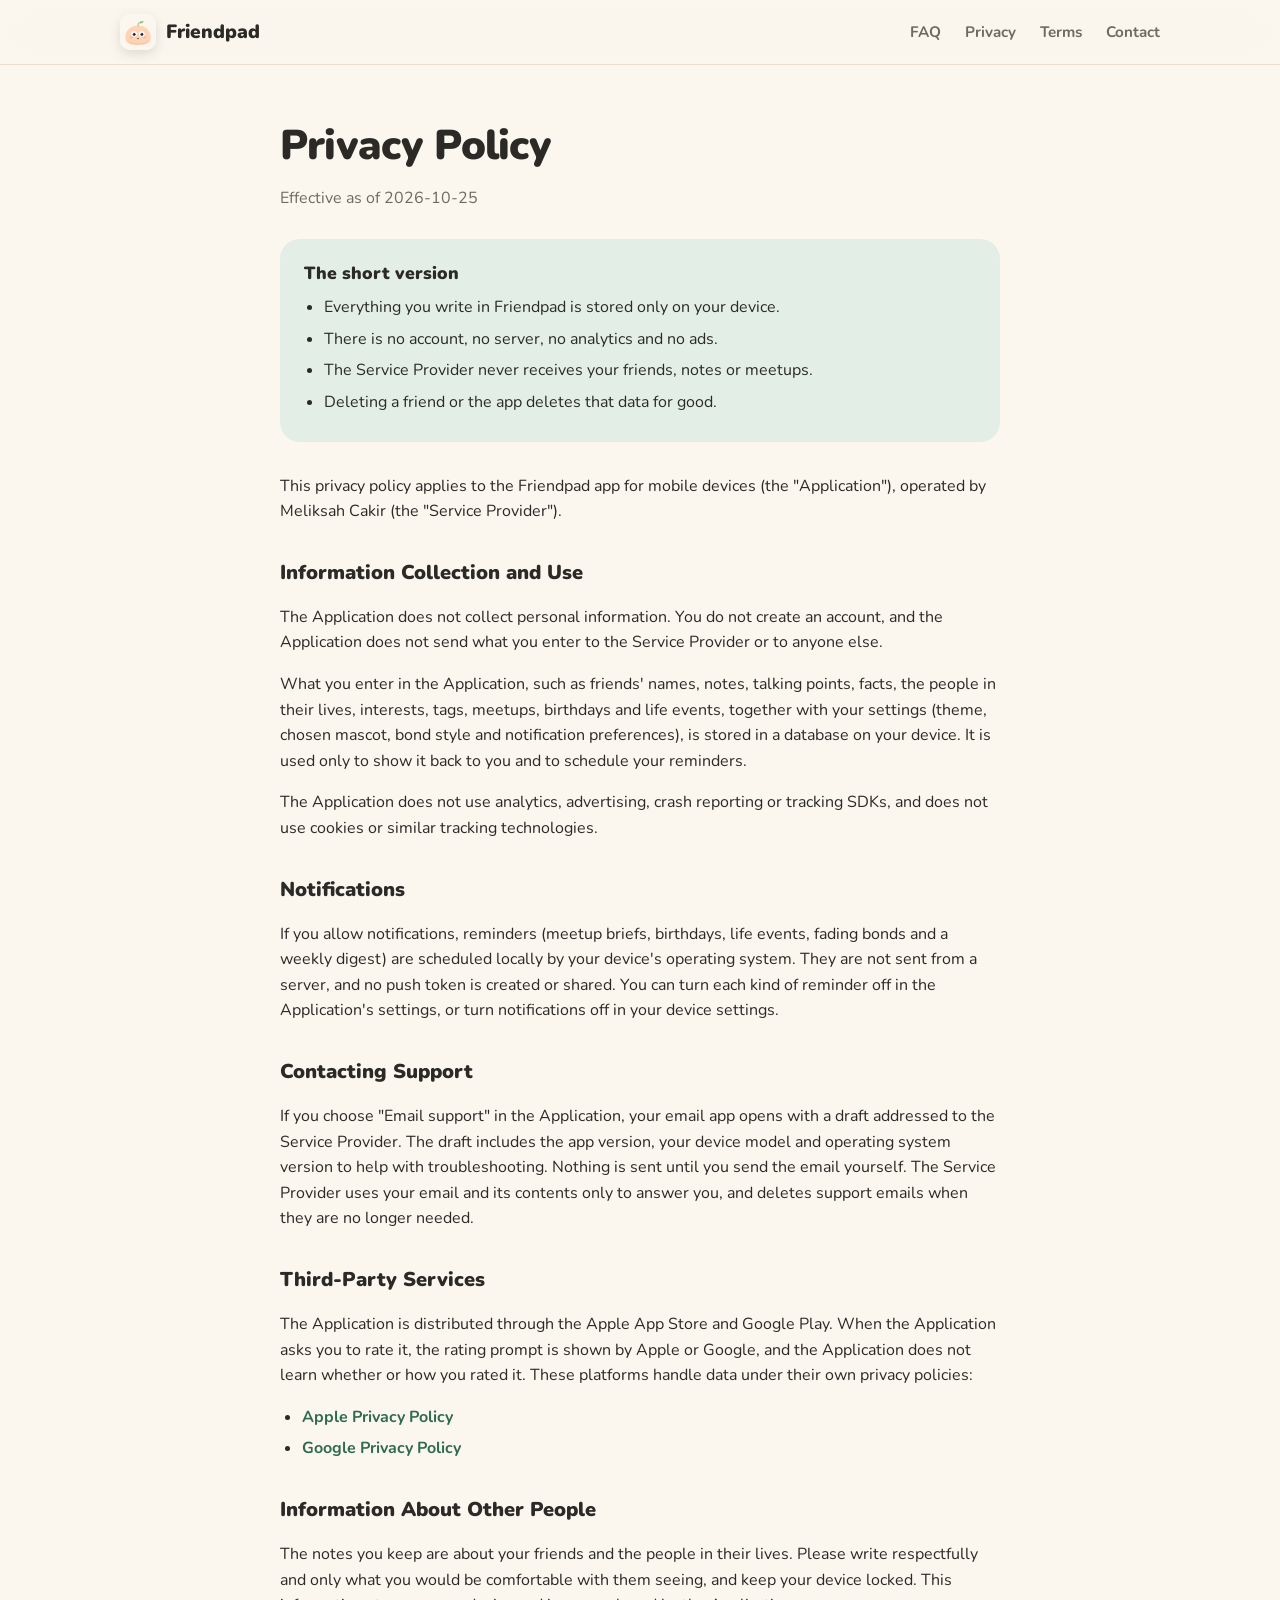
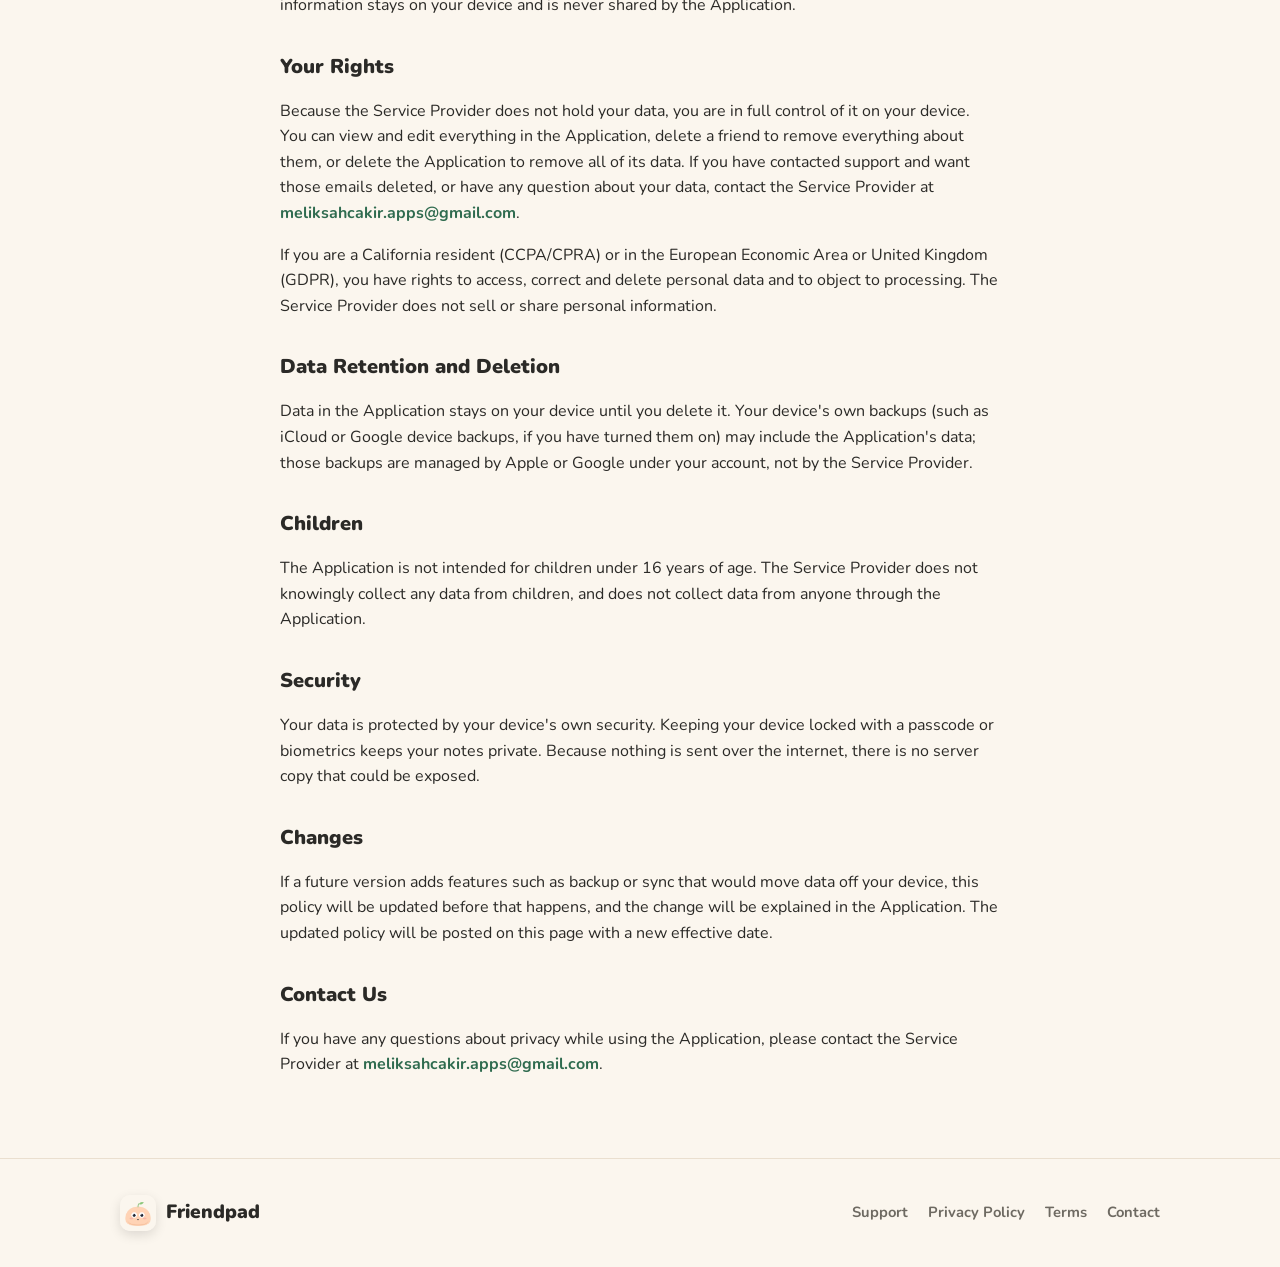
==== privacy_policy.html @ 3c042c71 "Add Friendpad support site with privacy policy, terms and screenshots Co-Authored-By: Claude Opus 5." ====
<!doctype html>
<html lang="en">
<head>
  <meta charset="utf-8" />
  <meta name="viewport" content="width=device-width, initial-scale=1" />
  <title>Privacy Policy · Friendpad</title>
  <meta name="description" content="Privacy Policy for the Friendpad app." />
  <link rel="icon" type="image/png" href="img/favicon.png" />
  <link rel="preconnect" href="https://fonts.googleapis.com" />
  <link rel="preconnect" href="https://fonts.gstatic.com" crossorigin />
  <link href="https://fonts.googleapis.com/css2?family=Nunito:wght@400;600;700;800;900&display=swap" rel="stylesheet" />
  <link rel="stylesheet" href="style.css" />
</head>
<body>
  <header class="topbar">
    <div class="wrap topbar-inner">
      <a class="brand" href="./"><img class="logo" src="img/app_icon.png" alt="" /> Friendpad</a>
      <nav class="topnav">
        <a href="./#faq">FAQ</a>
        <a href="privacy_policy.html">Privacy</a>
        <a href="terms.html">Terms</a>
        <a href="./#contact">Contact</a>
      </nav>
    </div>
  </header>
  <main class="legal">
    <h1>Privacy Policy</h1>
    <p class="effective">Effective as of 2026-10-25</p>

    <div class="summary">
      <h2>The short version</h2>
      <ul>
        <li>Everything you write in Friendpad is stored only on your device.</li>
        <li>There is no account, no server, no analytics and no ads.</li>
        <li>The Service Provider never receives your friends, notes or meetups.</li>
        <li>Deleting a friend or the app deletes that data for good.</li>
      </ul>
    </div>

    <p>This privacy policy applies to the Friendpad app for mobile devices (the "Application"), operated by Meliksah Cakir (the "Service Provider").</p>

    <h2>Information Collection and Use</h2>
    <p>The Application does not collect personal information. You do not create an account, and the Application does not send what you enter to the Service Provider or to anyone else.</p>
    <p>What you enter in the Application, such as friends' names, notes, talking points, facts, the people in their lives, interests, tags, meetups, birthdays and life events, together with your settings (theme, chosen mascot, bond style and notification preferences), is stored in a database on your device. It is used only to show it back to you and to schedule your reminders.</p>
    <p>The Application does not use analytics, advertising, crash reporting or tracking SDKs, and does not use cookies or similar tracking technologies.</p>

    <h2>Notifications</h2>
    <p>If you allow notifications, reminders (meetup briefs, birthdays, life events, fading bonds and a weekly digest) are scheduled locally by your device's operating system. They are not sent from a server, and no push token is created or shared. You can turn each kind of reminder off in the Application's settings, or turn notifications off in your device settings.</p>

    <h2>Contacting Support</h2>
    <p>If you choose "Email support" in the Application, your email app opens with a draft addressed to the Service Provider. The draft includes the app version, your device model and operating system version to help with troubleshooting. Nothing is sent until you send the email yourself. The Service Provider uses your email and its contents only to answer you, and deletes support emails when they are no longer needed.</p>

    <h2>Third-Party Services</h2>
    <p>The Application is distributed through the Apple App Store and Google Play. When the Application asks you to rate it, the rating prompt is shown by Apple or Google, and the Application does not learn whether or how you rated it. These platforms handle data under their own privacy policies:</p>
    <ul>
      <li><a href="https://www.apple.com/legal/privacy/" target="_blank" rel="noopener noreferrer">Apple Privacy Policy</a></li>
      <li><a href="https://policies.google.com/privacy" target="_blank" rel="noopener noreferrer">Google Privacy Policy</a></li>
    </ul>

    <h2>Information About Other People</h2>
    <p>The notes you keep are about your friends and the people in their lives. Please write respectfully and only what you would be comfortable with them seeing, and keep your device locked. This information stays on your device and is never shared by the Application.</p>

    <h2>Your Rights</h2>
    <p>Because the Service Provider does not hold your data, you are in full control of it on your device. You can view and edit everything in the Application, delete a friend to remove everything about them, or delete the Application to remove all of its data. If you have contacted support and want those emails deleted, or have any question about your data, contact the Service Provider at <a href="mailto:meliksahcakir.apps@gmail.com">meliksahcakir.apps@gmail.com</a>.</p>
    <p>If you are a California resident (CCPA/CPRA) or in the European Economic Area or United Kingdom (GDPR), you have rights to access, correct and delete personal data and to object to processing. The Service Provider does not sell or share personal information.</p>

    <h2>Data Retention and Deletion</h2>
    <p>Data in the Application stays on your device until you delete it. Your device's own backups (such as iCloud or Google device backups, if you have turned them on) may include the Application's data; those backups are managed by Apple or Google under your account, not by the Service Provider.</p>

    <h2>Children</h2>
    <p>The Application is not intended for children under 16 years of age. The Service Provider does not knowingly collect any data from children, and does not collect data from anyone through the Application.</p>

    <h2>Security</h2>
    <p>Your data is protected by your device's own security. Keeping your device locked with a passcode or biometrics keeps your notes private. Because nothing is sent over the internet, there is no server copy that could be exposed.</p>

    <h2>Changes</h2>
    <p>If a future version adds features such as backup or sync that would move data off your device, this policy will be updated before that happens, and the change will be explained in the Application. The updated policy will be posted on this page with a new effective date.</p>

    <h2>Contact Us</h2>
    <p>If you have any questions about privacy while using the Application, please contact the Service Provider at <a href="mailto:meliksahcakir.apps@gmail.com">meliksahcakir.apps@gmail.com</a>.</p>
  </main>
  <footer>
    <div class="wrap footer-inner">
      <a class="brand" href="./"><img class="logo" src="img/app_icon.png" alt="" /> Friendpad</a>
      <nav class="footer-links">
        <a href="./">Support</a>
        <a href="privacy_policy.html">Privacy Policy</a>
        <a href="terms.html">Terms</a>
        <a href="mailto:meliksahcakir.apps@gmail.com">Contact</a>
      </nav>
    </div>
  </footer>
</body>
</html>
---- style.css ----
:root {
  --green:      #2F6B4F;
  --green-2:    #3E8564;
  --green-soft: #E3EFE6;
  --coral:      #E8735A;
  --coral-soft: #FBE3DC;
  --butter:     #FBF0CF;
  --cream:      #FBF6EE;
  --bg:         #FBF6EE;
  --surface:    #FFFFFF;
  --surface-2:  #F4EDE2;
  --border:     #EADFCF;
  --text:       #2B2A27;
  --muted:      #6E6A62;
  --on-green:   #FFFFFF;
  --shadow:     0 18px 50px rgba(47, 107, 79, .14);
  --radius:     20px;
  --maxw:       1080px;
}

@media (prefers-color-scheme: dark) {
  :root:not([data-theme="light"]) {
    --green:      #7CC59D;
    --green-2:    #96D4B1;
    --green-soft: #26342E;
    --coral:      #F08A72;
    --coral-soft: #3A2B2A;
    --butter:     #3A3424;
    --bg:         #1C222B;
    --surface:    #252C37;
    --surface-2:  #2D3542;
    --border:     #36404E;
    --text:       #EEF0F3;
    --muted:      #A6AEBA;
    --on-green:   #14231B;
    --shadow:     0 18px 50px rgba(0, 0, 0, .45);
  }
}

* { box-sizing: border-box; }
html { scroll-behavior: smooth; }

body {
  margin: 0;
  background: var(--bg);
  color: var(--text);
  font-family: 'Nunito', -apple-system, BlinkMacSystemFont, 'Segoe UI', Roboto, sans-serif;
  -webkit-font-smoothing: antialiased;
  line-height: 1.6;
}

a { color: var(--green); font-weight: 700; text-decoration: none; }
a:hover { text-decoration: underline; }
img { max-width: 100%; }

.wrap { max-width: var(--maxw); margin: 0 auto; padding: 0 20px; }

/* Top bar */
header.topbar {
  position: sticky; top: 0; z-index: 20;
  background: color-mix(in srgb, var(--bg) 85%, transparent);
  backdrop-filter: saturate(140%) blur(12px);
  -webkit-backdrop-filter: saturate(140%) blur(12px);
  border-bottom: 1px solid var(--border);
}
.topbar-inner { display: flex; align-items: center; justify-content: space-between; height: 64px; }
.brand { display: flex; align-items: center; gap: 10px; font-weight: 900; font-size: 1.2rem; color: var(--text); }
.brand:hover { text-decoration: none; }
.logo { width: 36px; height: 36px; border-radius: 10px; display: block; box-shadow: 0 4px 12px rgba(0,0,0,.12); }
.topnav { display: flex; gap: 24px; }
.topnav a { color: var(--muted); font-weight: 700; font-size: .95rem; }
.topnav a:hover { color: var(--text); text-decoration: none; }
@media (max-width: 720px) { .topnav { display: none; } }

/* Hero */
.hero { padding: 64px 0 40px; }
.hero-grid { display: grid; grid-template-columns: 1.1fr .9fr; gap: 40px; align-items: center; }
.kicker {
  display: inline-flex; align-items: center; gap: 8px;
  color: var(--green); background: var(--green-soft);
  font-weight: 800; font-size: .8rem; letter-spacing: .08em; text-transform: uppercase;
  padding: 6px 14px; border-radius: 999px; margin-bottom: 18px;
}
.hero h1 { font-size: clamp(2.2rem, 5.5vw, 3.5rem); line-height: 1.08; margin: 0 0 16px; font-weight: 900; letter-spacing: -.02em; }
.hero h1 em { font-style: normal; color: var(--coral); }
.hero .lead { color: var(--muted); font-size: 1.15rem; margin: 0 0 28px; max-width: 540px; }
.hero-art { position: relative; display: flex; justify-content: center; }
.hero-art .phone { width: 100%; max-width: 290px; border-radius: 36px; box-shadow: var(--shadow); border: 1px solid var(--border); }
.hero-art .mochi { position: absolute; width: 120px; left: calc(50% - 250px); top: 40px; filter: drop-shadow(0 10px 18px rgba(0,0,0,.15)); }
@media (max-width: 820px) {
  .hero { padding-top: 40px; }
  .hero-grid { grid-template-columns: 1fr; text-align: center; }
  .hero .lead { margin-left: auto; margin-right: auto; }
  .cta-row { justify-content: center; }
  .hero-art .mochi { display: none; }
}

.cta-row { display: flex; gap: 12px; flex-wrap: wrap; }
.btn {
  display: inline-flex; align-items: center; gap: 8px;
  padding: 14px 24px; border-radius: 999px; font-weight: 800; font-size: 1rem;
  border: 1px solid transparent; transition: transform .12s ease;
}
.btn:hover { text-decoration: none; transform: translateY(-2px); }
.btn-primary { background: var(--green); color: var(--on-green); }
.btn-ghost { background: var(--surface); color: var(--text); border-color: var(--border); }

/* Sections */
section { padding: 56px 0; }
.section-head { text-align: center; margin-bottom: 36px; }
.section-head h2 { font-size: clamp(1.7rem, 4vw, 2.3rem); font-weight: 900; letter-spacing: -.02em; margin: 0 0 8px; }
.section-head p { color: var(--muted); margin: 0 auto; max-width: 560px; font-size: 1.05rem; }
.band { background: var(--surface-2); border-top: 1px solid var(--border); border-bottom: 1px solid var(--border); }

/* Feature rows */
.feature { display: grid; grid-template-columns: 1fr 1fr; gap: 48px; align-items: center; padding: 36px 0; }
.feature + .feature { border-top: 1px dashed var(--border); }
.feature.reverse .shot { order: 2; }
.pill {
  display: inline-block; border-radius: 999px; padding: 4px 12px;
  font-size: .8rem; font-weight: 800; margin-bottom: 10px;
  background: var(--green-soft); color: var(--green);
}
.pill.coral { background: var(--coral-soft); color: var(--coral); }
.pill.butter { background: var(--butter); color: #9A7A1E; }
@media (prefers-color-scheme: dark) { :root:not([data-theme="light"]) .pill.butter { color: #E8C96A; } }
.feature h3 { font-size: 1.6rem; font-weight: 900; margin: 0 0 10px; letter-spacing: -.01em; }
.feature p { color: var(--muted); margin: 0 0 16px; }
.feature ul { margin: 0; padding: 0; list-style: none; }
.feature li { position: relative; padding-left: 26px; margin-bottom: 8px; }
.feature li::before {
  content: ""; position: absolute; left: 0; top: 9px; width: 10px; height: 10px;
  border-radius: 50%; background: var(--coral);
}
.shot { display: flex; justify-content: center; }
.shot img { width: 100%; max-width: 280px; border-radius: 34px; border: 1px solid var(--border); box-shadow: var(--shadow); }
@media (max-width: 820px) {
  .feature { grid-template-columns: 1fr; gap: 24px; }
  .feature.reverse .shot { order: 0; }
  .shot img { max-width: 250px; }
}

/* Bond stages */
.stages { display: flex; justify-content: center; gap: 14px; flex-wrap: wrap; margin-top: 8px; }
.stage { background: var(--surface); border: 1px solid var(--border); border-radius: 18px; padding: 12px 10px 10px; width: 112px; text-align: center; }
.stage img { width: 76px; height: 76px; display: block; margin: 0 auto 6px; }
.stage span { font-size: .85rem; font-weight: 800; color: var(--muted); }

/* Mascots */
.mascots { display: grid; grid-template-columns: repeat(5, 1fr); gap: 14px; max-width: 760px; margin: 0 auto; }
.mascot { background: var(--surface); border: 1px solid var(--border); border-radius: 20px; padding: 16px 8px 12px; text-align: center; }
.mascot img { width: 80px; height: 80px; display: block; margin: 0 auto 8px; }
.mascot strong { display: block; }
.mascot span { font-size: .82rem; color: var(--muted); }
@media (max-width: 640px) { .mascots { grid-template-columns: repeat(3, 1fr); } }

/* Gallery */
.gallery { display: flex; gap: 18px; overflow-x: auto; padding: 8px 4px 24px; scroll-snap-type: x mandatory; }
.gallery figure { margin: 0; flex: none; width: 220px; scroll-snap-align: center; text-align: center; }
.gallery img { width: 100%; border-radius: 28px; border: 1px solid var(--border); box-shadow: 0 10px 30px rgba(0,0,0,.10); }
.gallery figcaption { font-size: .9rem; color: var(--muted); font-weight: 700; margin-top: 8px; }

/* FAQ */
.faq { max-width: 820px; margin: 0 auto; }
details { background: var(--surface); border: 1px solid var(--border); border-radius: 16px; margin-bottom: 12px; padding: 0 20px; }
details[open] { border-color: var(--green); }
summary {
  list-style: none; cursor: pointer; padding: 18px 0; font-weight: 800; font-size: 1.05rem;
  display: flex; align-items: center; justify-content: space-between; gap: 16px;
}
summary::-webkit-details-marker { display: none; }
summary .chev { color: var(--coral); font-size: 1.5rem; line-height: 1; transition: transform .2s ease; flex: none; }
details[open] summary .chev { transform: rotate(45deg); }
details .answer { padding: 0 0 18px; color: var(--muted); }
details .answer p { margin: 0 0 10px; }
details .answer p:last-child { margin-bottom: 0; }

/* Cards */
.cards { display: grid; grid-template-columns: repeat(3, 1fr); gap: 18px; }
@media (max-width: 760px) { .cards { grid-template-columns: 1fr; } }
.card { background: var(--surface); border: 1px solid var(--border); border-radius: var(--radius); padding: 26px; }
.card .ico { font-size: 1.8rem; margin-bottom: 8px; }
.card h3 { margin: 0 0 6px; font-size: 1.15rem; font-weight: 900; }
.card p { color: var(--muted); margin: 0; font-size: .97rem; }

/* Contact */
.contact {
  background: var(--green); color: var(--on-green);
  border-radius: 28px; padding: 44px 28px; text-align: center; position: relative; overflow: hidden;
}
.contact h2 { margin: 0 0 8px; font-size: clamp(1.6rem, 4vw, 2.2rem); font-weight: 900; }
.contact p { margin: 0 auto 18px; max-width: 520px; opacity: .9; }
.contact .email {
  display: inline-block; background: var(--cream); color: #2F6B4F;
  padding: 14px 26px; border-radius: 999px; font-size: 1.1rem; font-weight: 900; word-break: break-all;
}
.contact .note { font-size: .92rem; margin-top: 14px; opacity: .85; }
.contact img { width: 84px; display: block; margin: 0 auto 10px; }

/* Footer */
footer { border-top: 1px solid var(--border); padding: 36px 0; margin-top: 40px; color: var(--muted); font-size: .92rem; }
.footer-inner { display: flex; align-items: center; justify-content: space-between; gap: 20px; flex-wrap: wrap; }
.footer-links { display: flex; gap: 20px; flex-wrap: wrap; }
.footer-links a { color: var(--muted); }
.footer-links a:hover { color: var(--text); }

/* Legal pages */
.legal { max-width: 760px; margin: 0 auto; padding: 48px 20px 24px; }
.legal h1 { font-size: clamp(2rem, 5vw, 2.6rem); font-weight: 900; margin: 0 0 6px; letter-spacing: -.02em; }
.legal .effective { color: var(--muted); margin: 0 0 28px; }
.legal .summary { background: var(--green-soft); border-radius: var(--radius); padding: 20px 24px; margin-bottom: 32px; }
.legal .summary h2 { margin-top: 0; font-size: 1.1rem; }
.legal .summary ul { margin: 0; padding-left: 20px; }
.legal h2 { font-size: 1.25rem; font-weight: 900; margin: 32px 0 8px; }
.legal p, .legal li { color: var(--text); }
.legal ul { padding-left: 22px; }
.legal li { margin-bottom: 6px; }
picture { display: contents; }
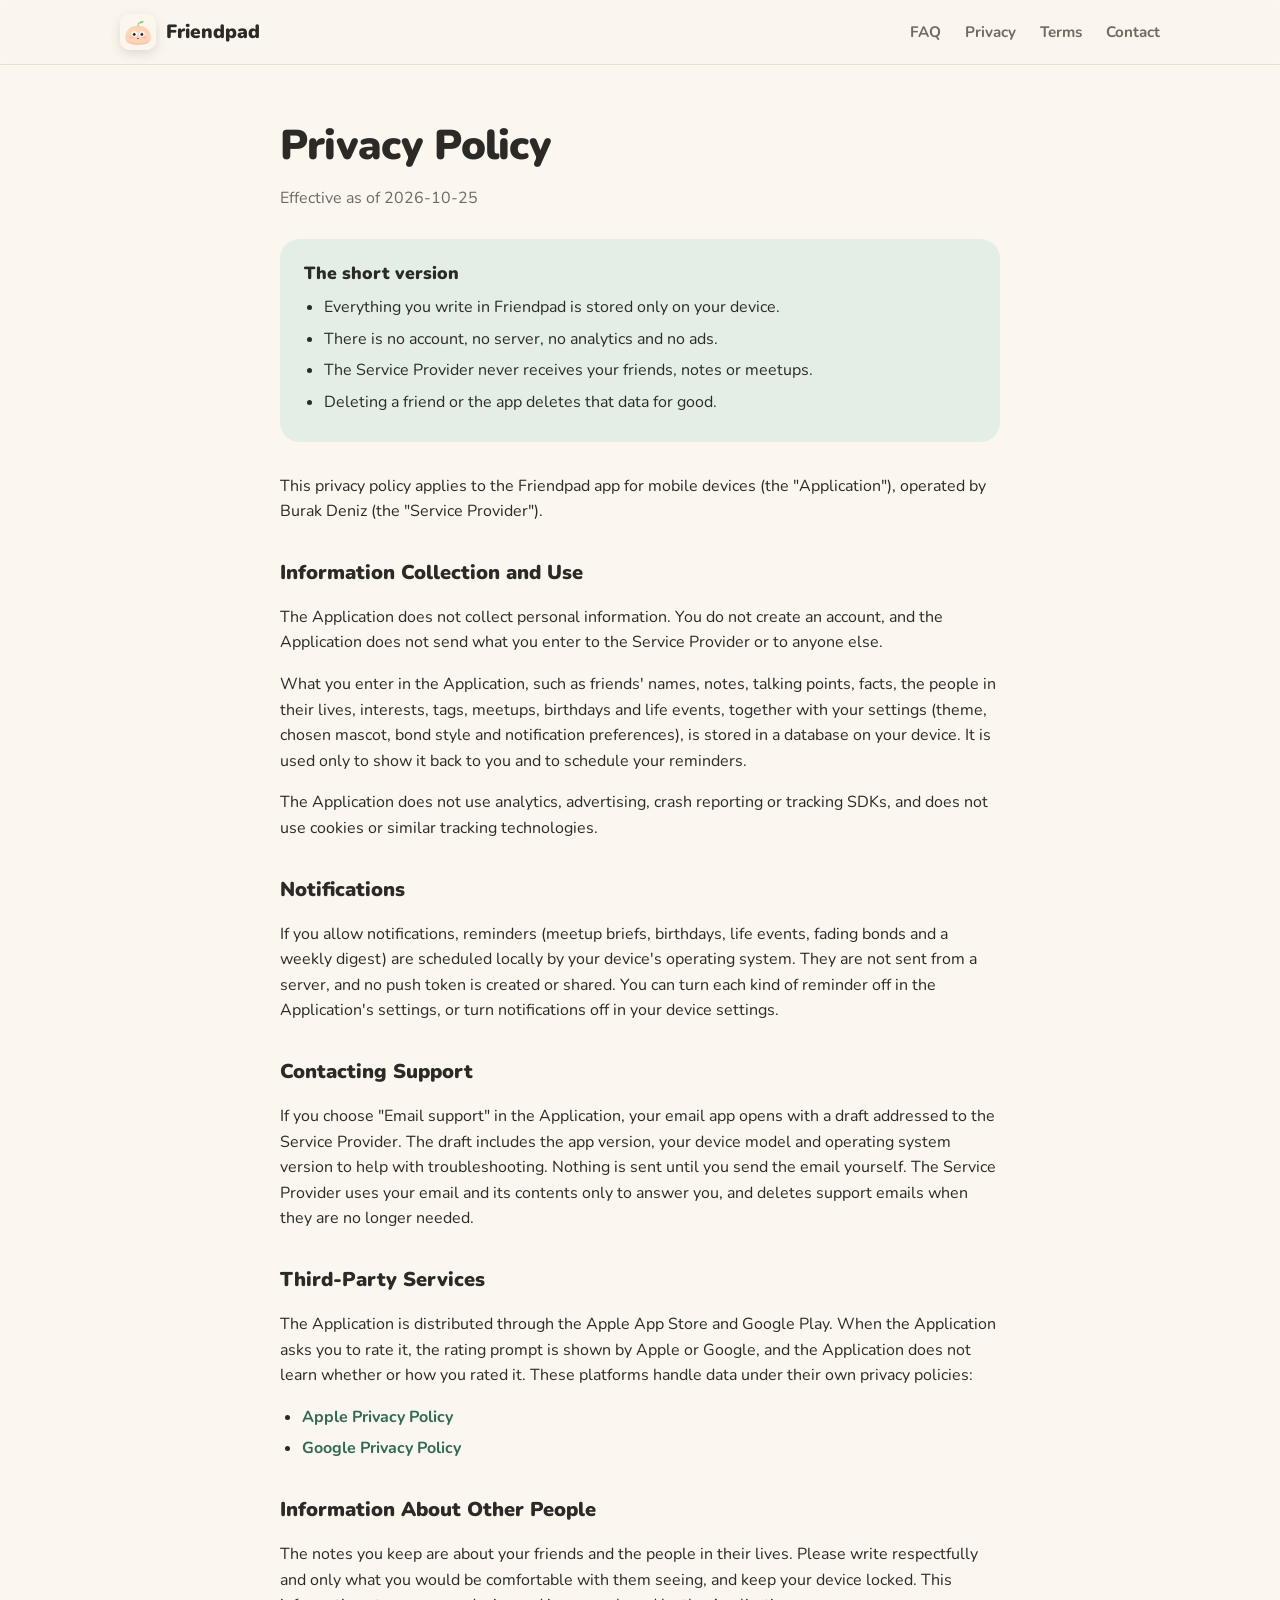
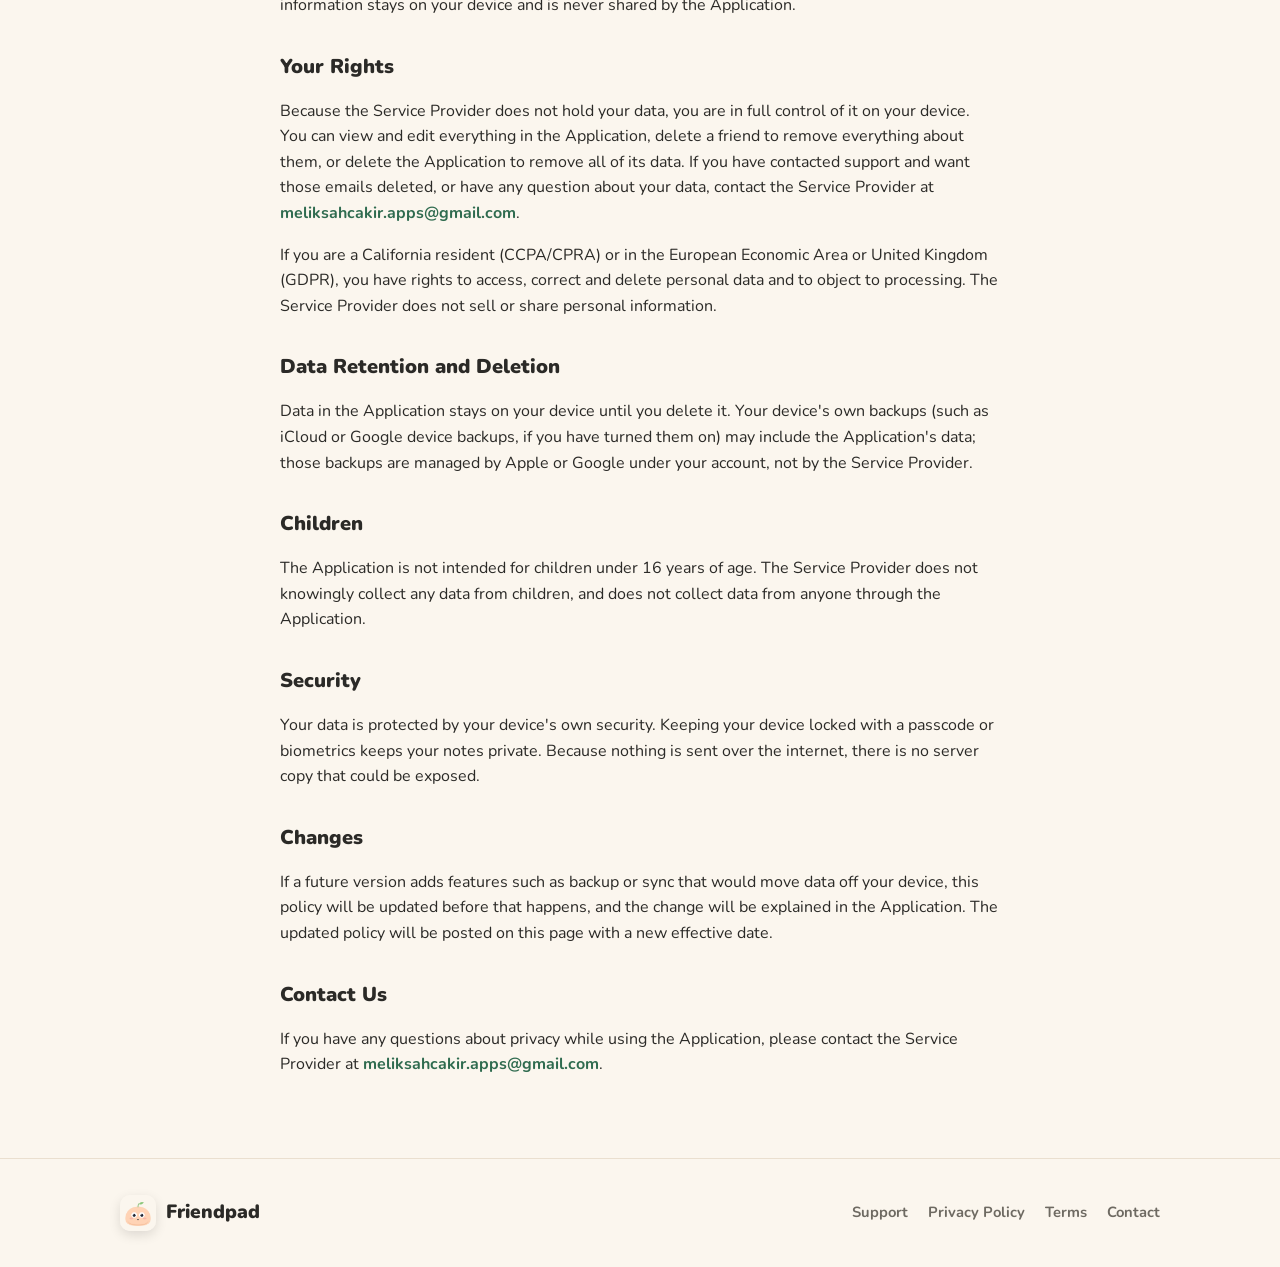
==== commit 0af6d33d: "Name Burak Deniz as the operator in the privacy policy and terms Co-Authored-By: Claude Opus 5.5 (1M" ====
--- a/privacy_policy.html
+++ b/privacy_policy.html
@@ -37,7 +37,7 @@
       </ul>
     </div>
 
-    <p>This privacy policy applies to the Friendpad app for mobile devices (the "Application"), operated by Meliksah Cakir (the "Service Provider").</p>
+    <p>This privacy policy applies to the Friendpad app for mobile devices (the "Application"), operated by Burak Deniz (the "Service Provider").</p>
 
     <h2>Information Collection and Use</h2>
     <p>The Application does not collect personal information. You do not create an account, and the Application does not send what you enter to the Service Provider or to anyone else.</p>
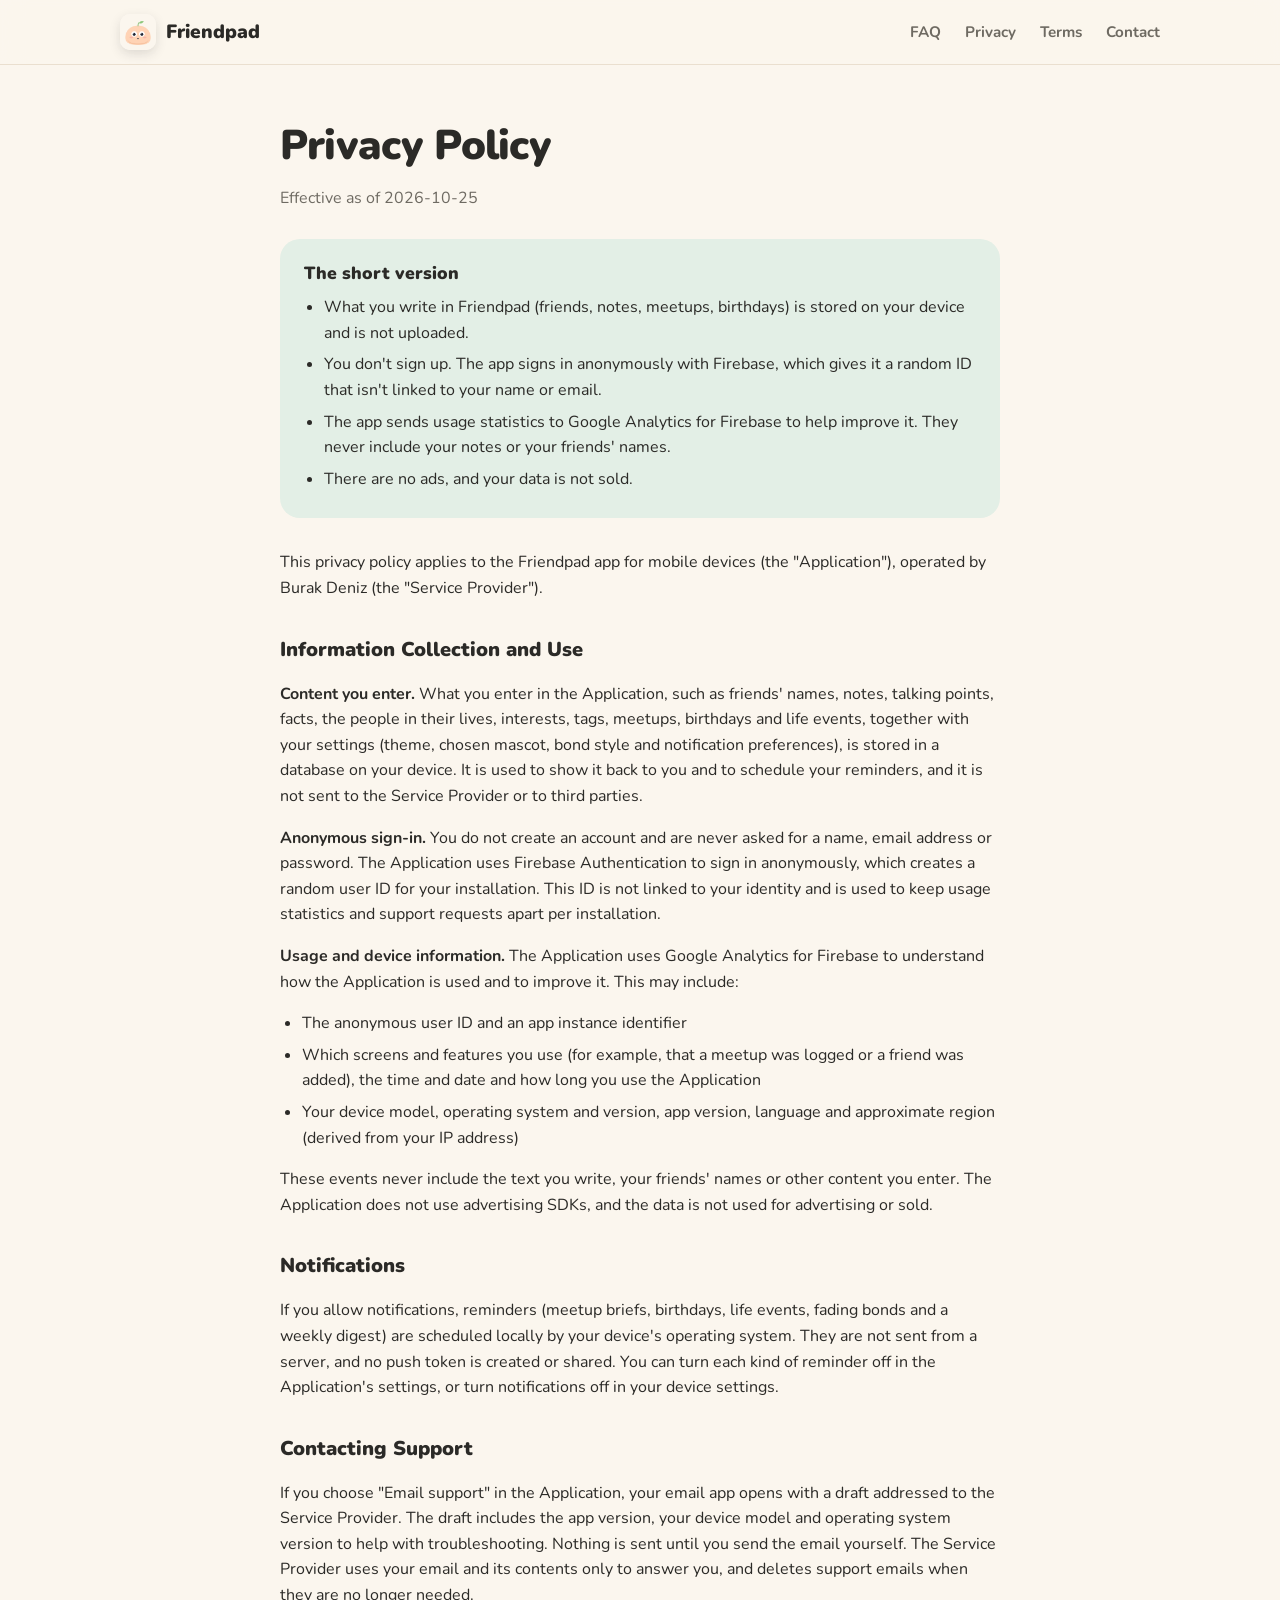
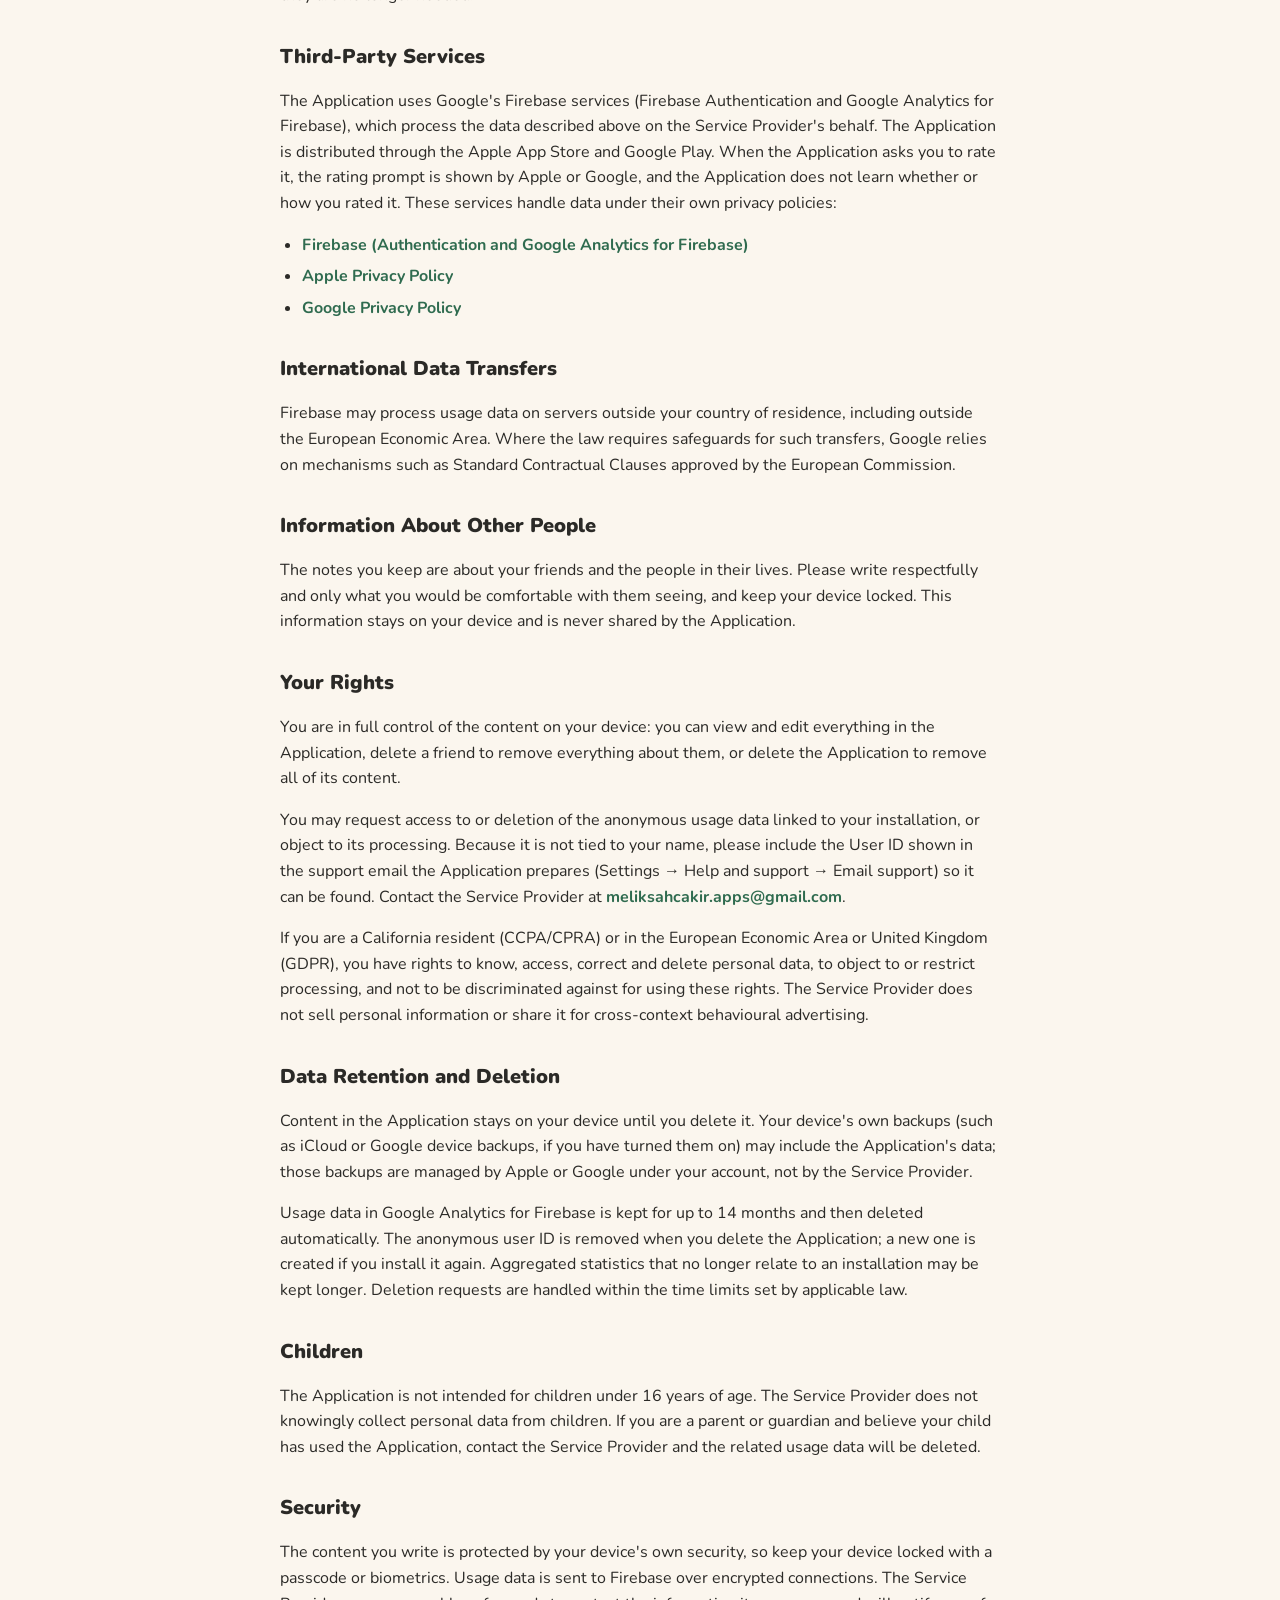
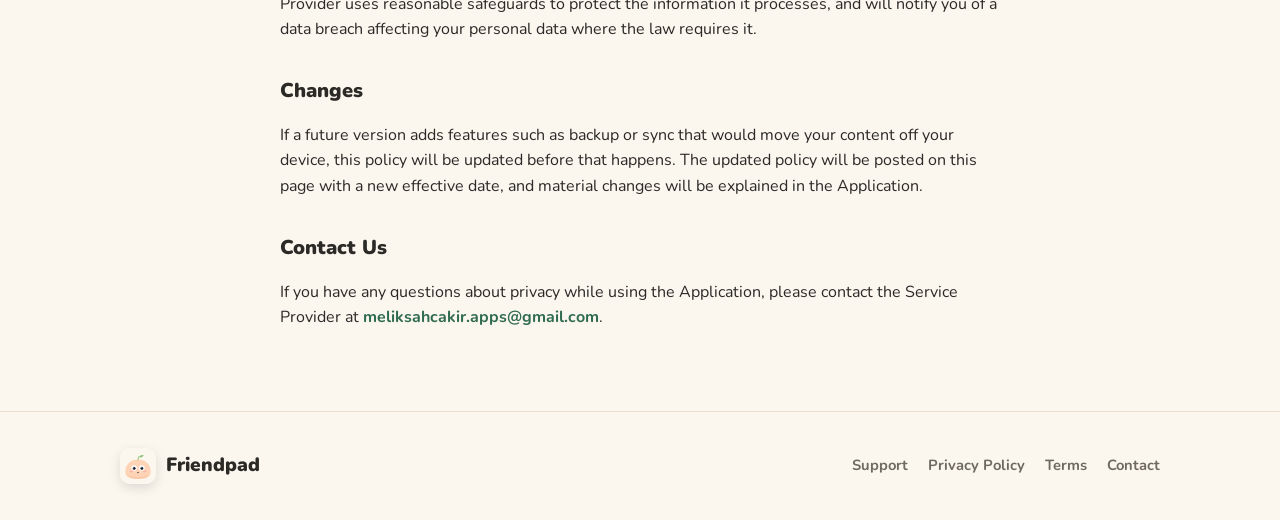
==== commit efa03630: "Describe Firebase anonymous sign-in and analytics on the site and in the policies Co-Authored-By: Cl" ====
--- a/privacy_policy.html
+++ b/privacy_policy.html
@@ -30,19 +30,25 @@
     <div class="summary">
       <h2>The short version</h2>
       <ul>
-        <li>Everything you write in Friendpad is stored only on your device.</li>
-        <li>There is no account, no server, no analytics and no ads.</li>
-        <li>The Service Provider never receives your friends, notes or meetups.</li>
-        <li>Deleting a friend or the app deletes that data for good.</li>
+        <li>What you write in Friendpad (friends, notes, meetups, birthdays) is stored on your device and is not uploaded.</li>
+        <li>You don't sign up. The app signs in anonymously with Firebase, which gives it a random ID that isn't linked to your name or email.</li>
+        <li>The app sends usage statistics to Google Analytics for Firebase to help improve it. They never include your notes or your friends' names.</li>
+        <li>There are no ads, and your data is not sold.</li>
       </ul>
     </div>
 
     <p>This privacy policy applies to the Friendpad app for mobile devices (the "Application"), operated by Burak Deniz (the "Service Provider").</p>
 
     <h2>Information Collection and Use</h2>
-    <p>The Application does not collect personal information. You do not create an account, and the Application does not send what you enter to the Service Provider or to anyone else.</p>
-    <p>What you enter in the Application, such as friends' names, notes, talking points, facts, the people in their lives, interests, tags, meetups, birthdays and life events, together with your settings (theme, chosen mascot, bond style and notification preferences), is stored in a database on your device. It is used only to show it back to you and to schedule your reminders.</p>
-    <p>The Application does not use analytics, advertising, crash reporting or tracking SDKs, and does not use cookies or similar tracking technologies.</p>
+    <p><strong>Content you enter.</strong> What you enter in the Application, such as friends' names, notes, talking points, facts, the people in their lives, interests, tags, meetups, birthdays and life events, together with your settings (theme, chosen mascot, bond style and notification preferences), is stored in a database on your device. It is used to show it back to you and to schedule your reminders, and it is not sent to the Service Provider or to third parties.</p>
+    <p><strong>Anonymous sign-in.</strong> You do not create an account and are never asked for a name, email address or password. The Application uses Firebase Authentication to sign in anonymously, which creates a random user ID for your installation. This ID is not linked to your identity and is used to keep usage statistics and support requests apart per installation.</p>
+    <p><strong>Usage and device information.</strong> The Application uses Google Analytics for Firebase to understand how the Application is used and to improve it. This may include:</p>
+    <ul>
+      <li>The anonymous user ID and an app instance identifier</li>
+      <li>Which screens and features you use (for example, that a meetup was logged or a friend was added), the time and date and how long you use the Application</li>
+      <li>Your device model, operating system and version, app version, language and approximate region (derived from your IP address)</li>
+    </ul>
+    <p>These events never include the text you write, your friends' names or other content you enter. The Application does not use advertising SDKs, and the data is not used for advertising or sold.</p>
 
     <h2>Notifications</h2>
     <p>If you allow notifications, reminders (meetup briefs, birthdays, life events, fading bonds and a weekly digest) are scheduled locally by your device's operating system. They are not sent from a server, and no push token is created or shared. You can turn each kind of reminder off in the Application's settings, or turn notifications off in your device settings.</p>
@@ -51,30 +57,36 @@
     <p>If you choose "Email support" in the Application, your email app opens with a draft addressed to the Service Provider. The draft includes the app version, your device model and operating system version to help with troubleshooting. Nothing is sent until you send the email yourself. The Service Provider uses your email and its contents only to answer you, and deletes support emails when they are no longer needed.</p>
 
     <h2>Third-Party Services</h2>
-    <p>The Application is distributed through the Apple App Store and Google Play. When the Application asks you to rate it, the rating prompt is shown by Apple or Google, and the Application does not learn whether or how you rated it. These platforms handle data under their own privacy policies:</p>
+    <p>The Application uses Google's Firebase services (Firebase Authentication and Google Analytics for Firebase), which process the data described above on the Service Provider's behalf. The Application is distributed through the Apple App Store and Google Play. When the Application asks you to rate it, the rating prompt is shown by Apple or Google, and the Application does not learn whether or how you rated it. These services handle data under their own privacy policies:</p>
     <ul>
+      <li><a href="https://firebase.google.com/support/privacy" target="_blank" rel="noopener noreferrer">Firebase (Authentication and Google Analytics for Firebase)</a></li>
       <li><a href="https://www.apple.com/legal/privacy/" target="_blank" rel="noopener noreferrer">Apple Privacy Policy</a></li>
       <li><a href="https://policies.google.com/privacy" target="_blank" rel="noopener noreferrer">Google Privacy Policy</a></li>
     </ul>
+
+    <h2>International Data Transfers</h2>
+    <p>Firebase may process usage data on servers outside your country of residence, including outside the European Economic Area. Where the law requires safeguards for such transfers, Google relies on mechanisms such as Standard Contractual Clauses approved by the European Commission.</p>
 
     <h2>Information About Other People</h2>
     <p>The notes you keep are about your friends and the people in their lives. Please write respectfully and only what you would be comfortable with them seeing, and keep your device locked. This information stays on your device and is never shared by the Application.</p>
 
     <h2>Your Rights</h2>
-    <p>Because the Service Provider does not hold your data, you are in full control of it on your device. You can view and edit everything in the Application, delete a friend to remove everything about them, or delete the Application to remove all of its data. If you have contacted support and want those emails deleted, or have any question about your data, contact the Service Provider at <a href="mailto:meliksahcakir.apps@gmail.com">meliksahcakir.apps@gmail.com</a>.</p>
-    <p>If you are a California resident (CCPA/CPRA) or in the European Economic Area or United Kingdom (GDPR), you have rights to access, correct and delete personal data and to object to processing. The Service Provider does not sell or share personal information.</p>
+    <p>You are in full control of the content on your device: you can view and edit everything in the Application, delete a friend to remove everything about them, or delete the Application to remove all of its content.</p>
+    <p>You may request access to or deletion of the anonymous usage data linked to your installation, or object to its processing. Because it is not tied to your name, please include the User ID shown in the support email the Application prepares (Settings → Help and support → Email support) so it can be found. Contact the Service Provider at <a href="mailto:meliksahcakir.apps@gmail.com">meliksahcakir.apps@gmail.com</a>.</p>
+    <p>If you are a California resident (CCPA/CPRA) or in the European Economic Area or United Kingdom (GDPR), you have rights to know, access, correct and delete personal data, to object to or restrict processing, and not to be discriminated against for using these rights. The Service Provider does not sell personal information or share it for cross-context behavioural advertising.</p>
 
     <h2>Data Retention and Deletion</h2>
-    <p>Data in the Application stays on your device until you delete it. Your device's own backups (such as iCloud or Google device backups, if you have turned them on) may include the Application's data; those backups are managed by Apple or Google under your account, not by the Service Provider.</p>
+    <p>Content in the Application stays on your device until you delete it. Your device's own backups (such as iCloud or Google device backups, if you have turned them on) may include the Application's data; those backups are managed by Apple or Google under your account, not by the Service Provider.</p>
+    <p>Usage data in Google Analytics for Firebase is kept for up to 14 months and then deleted automatically. The anonymous user ID is removed when you delete the Application; a new one is created if you install it again. Aggregated statistics that no longer relate to an installation may be kept longer. Deletion requests are handled within the time limits set by applicable law.</p>
 
     <h2>Children</h2>
-    <p>The Application is not intended for children under 16 years of age. The Service Provider does not knowingly collect any data from children, and does not collect data from anyone through the Application.</p>
+    <p>The Application is not intended for children under 16 years of age. The Service Provider does not knowingly collect personal data from children. If you are a parent or guardian and believe your child has used the Application, contact the Service Provider and the related usage data will be deleted.</p>
 
     <h2>Security</h2>
-    <p>Your data is protected by your device's own security. Keeping your device locked with a passcode or biometrics keeps your notes private. Because nothing is sent over the internet, there is no server copy that could be exposed.</p>
+    <p>The content you write is protected by your device's own security, so keep your device locked with a passcode or biometrics. Usage data is sent to Firebase over encrypted connections. The Service Provider uses reasonable safeguards to protect the information it processes, and will notify you of a data breach affecting your personal data where the law requires it.</p>
 
     <h2>Changes</h2>
-    <p>If a future version adds features such as backup or sync that would move data off your device, this policy will be updated before that happens, and the change will be explained in the Application. The updated policy will be posted on this page with a new effective date.</p>
+    <p>If a future version adds features such as backup or sync that would move your content off your device, this policy will be updated before that happens. The updated policy will be posted on this page with a new effective date, and material changes will be explained in the Application.</p>
 
     <h2>Contact Us</h2>
     <p>If you have any questions about privacy while using the Application, please contact the Service Provider at <a href="mailto:meliksahcakir.apps@gmail.com">meliksahcakir.apps@gmail.com</a>.</p>
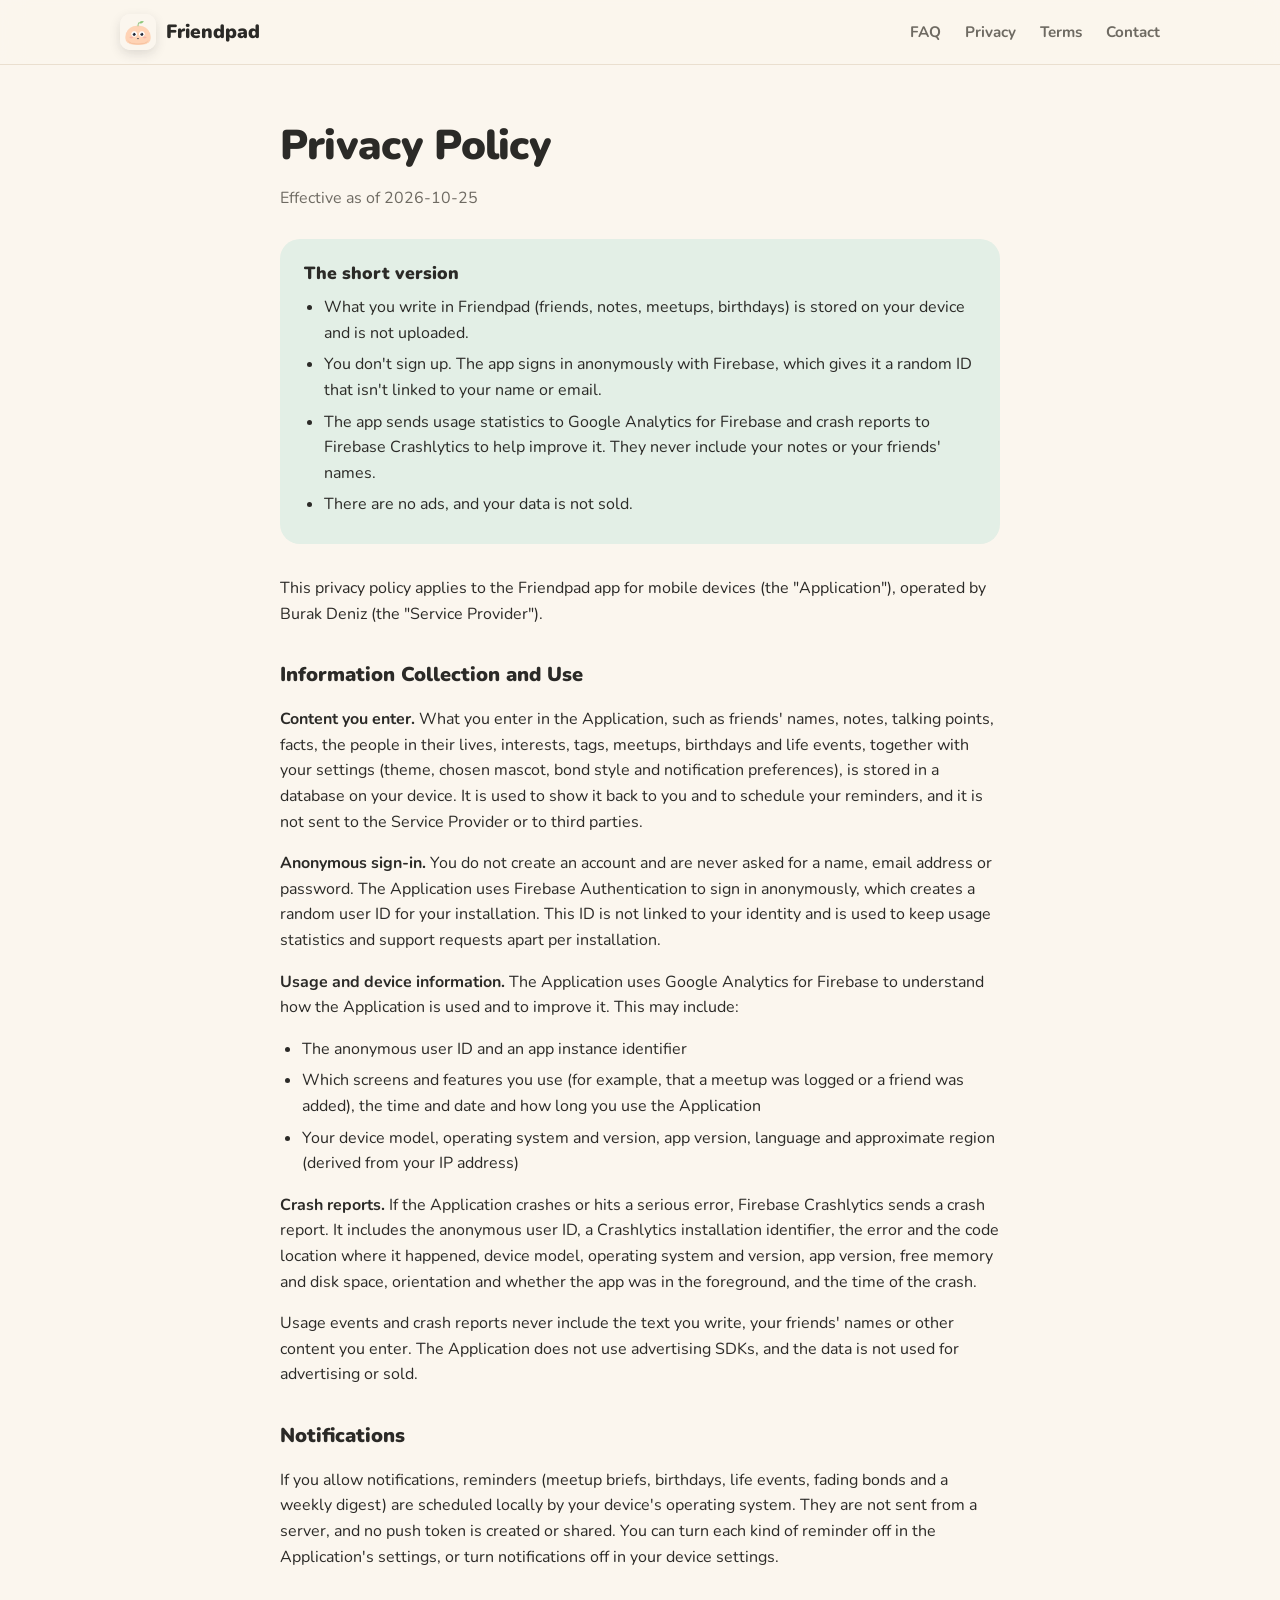
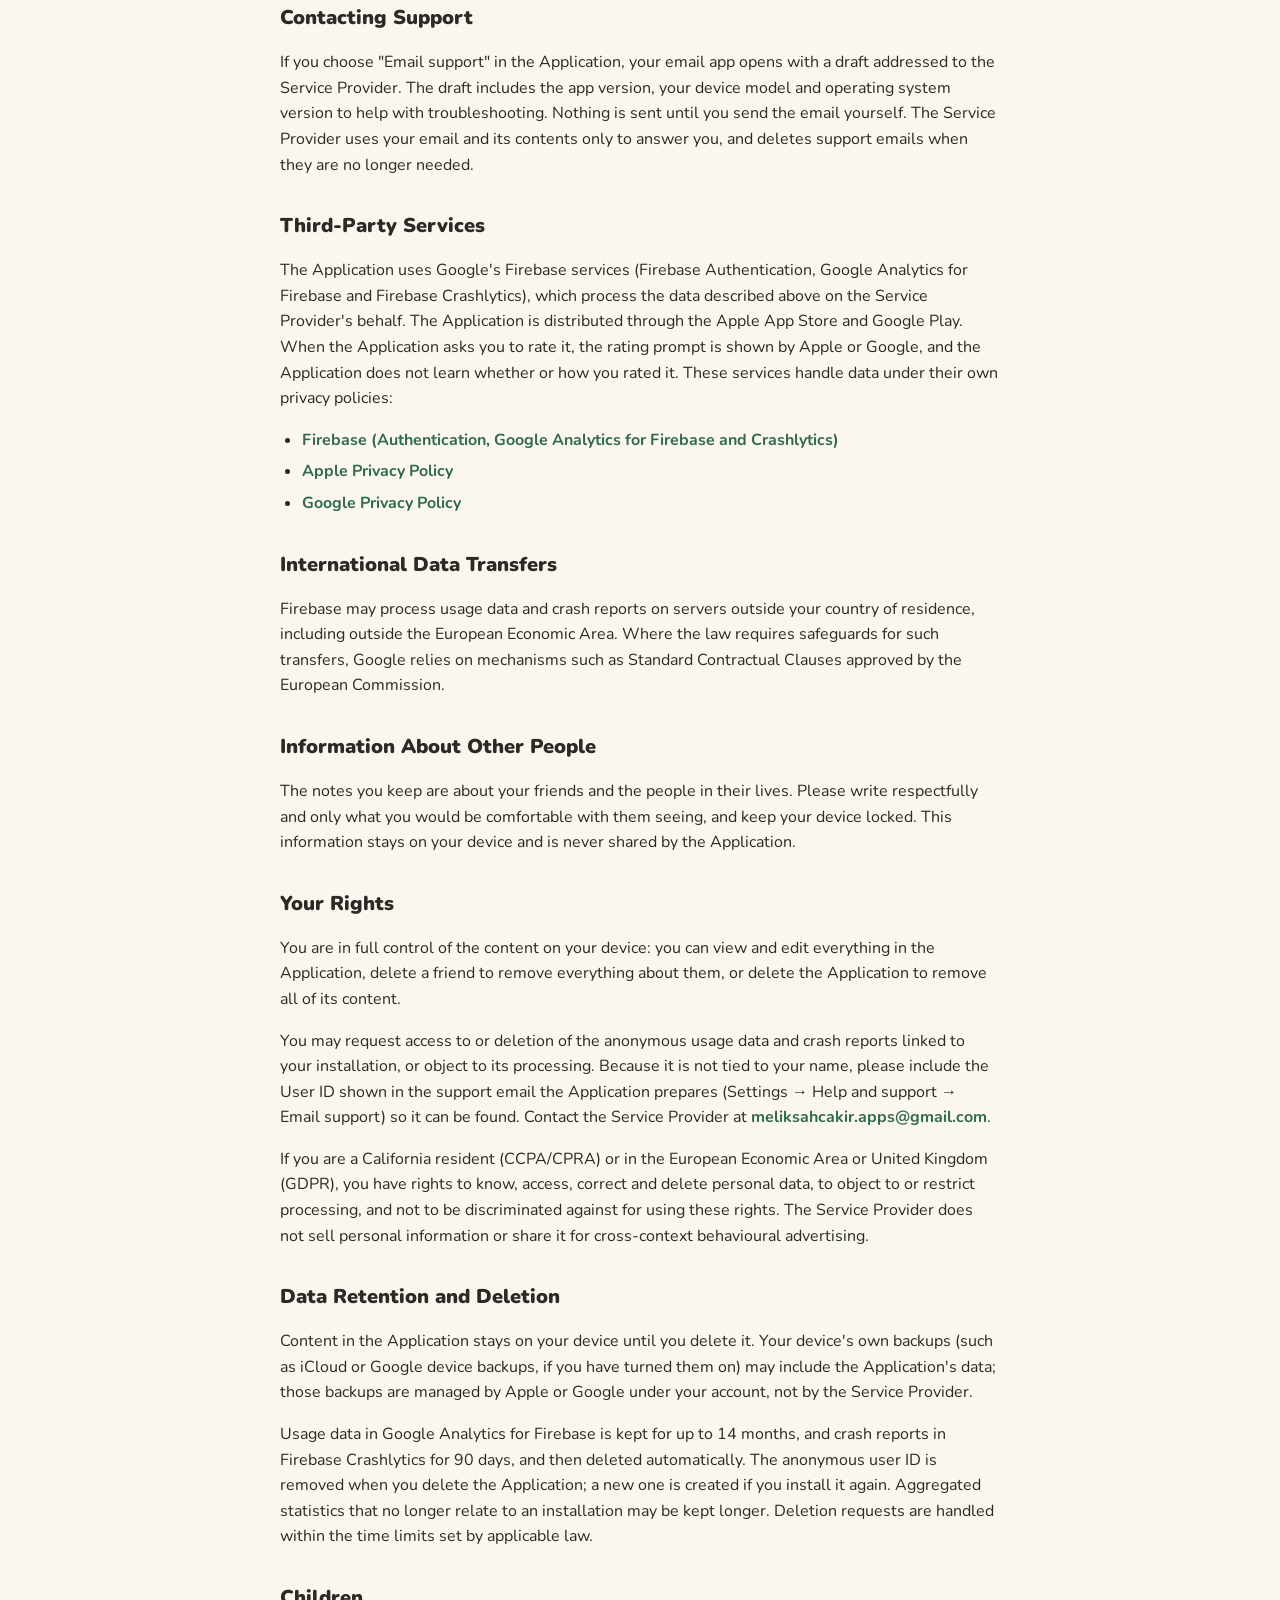
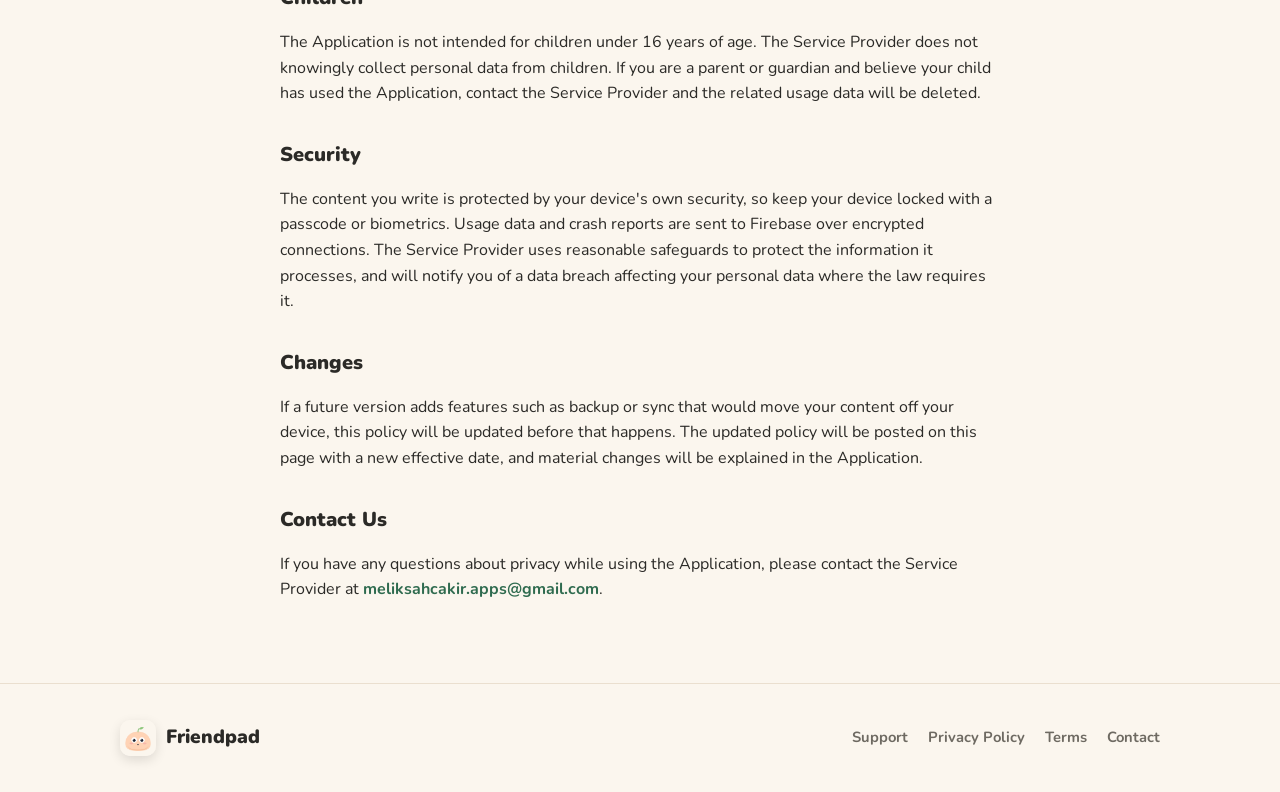
==== commit eca84828: "Add Firebase Crashlytics to the site, privacy policy and terms Co-Authored-By: Claude Opus 5.5 (1M c" ====
--- a/privacy_policy.html
+++ b/privacy_policy.html
@@ -32,7 +32,7 @@
       <ul>
         <li>What you write in Friendpad (friends, notes, meetups, birthdays) is stored on your device and is not uploaded.</li>
         <li>You don't sign up. The app signs in anonymously with Firebase, which gives it a random ID that isn't linked to your name or email.</li>
-        <li>The app sends usage statistics to Google Analytics for Firebase to help improve it. They never include your notes or your friends' names.</li>
+        <li>The app sends usage statistics to Google Analytics for Firebase and crash reports to Firebase Crashlytics to help improve it. They never include your notes or your friends' names.</li>
         <li>There are no ads, and your data is not sold.</li>
       </ul>
     </div>
@@ -48,7 +48,8 @@
       <li>Which screens and features you use (for example, that a meetup was logged or a friend was added), the time and date and how long you use the Application</li>
       <li>Your device model, operating system and version, app version, language and approximate region (derived from your IP address)</li>
     </ul>
-    <p>These events never include the text you write, your friends' names or other content you enter. The Application does not use advertising SDKs, and the data is not used for advertising or sold.</p>
+    <p><strong>Crash reports.</strong> If the Application crashes or hits a serious error, Firebase Crashlytics sends a crash report. It includes the anonymous user ID, a Crashlytics installation identifier, the error and the code location where it happened, device model, operating system and version, app version, free memory and disk space, orientation and whether the app was in the foreground, and the time of the crash.</p>
+    <p>Usage events and crash reports never include the text you write, your friends' names or other content you enter. The Application does not use advertising SDKs, and the data is not used for advertising or sold.</p>
 
     <h2>Notifications</h2>
     <p>If you allow notifications, reminders (meetup briefs, birthdays, life events, fading bonds and a weekly digest) are scheduled locally by your device's operating system. They are not sent from a server, and no push token is created or shared. You can turn each kind of reminder off in the Application's settings, or turn notifications off in your device settings.</p>
@@ -57,33 +58,33 @@
     <p>If you choose "Email support" in the Application, your email app opens with a draft addressed to the Service Provider. The draft includes the app version, your device model and operating system version to help with troubleshooting. Nothing is sent until you send the email yourself. The Service Provider uses your email and its contents only to answer you, and deletes support emails when they are no longer needed.</p>
 
     <h2>Third-Party Services</h2>
-    <p>The Application uses Google's Firebase services (Firebase Authentication and Google Analytics for Firebase), which process the data described above on the Service Provider's behalf. The Application is distributed through the Apple App Store and Google Play. When the Application asks you to rate it, the rating prompt is shown by Apple or Google, and the Application does not learn whether or how you rated it. These services handle data under their own privacy policies:</p>
+    <p>The Application uses Google's Firebase services (Firebase Authentication, Google Analytics for Firebase and Firebase Crashlytics), which process the data described above on the Service Provider's behalf. The Application is distributed through the Apple App Store and Google Play. When the Application asks you to rate it, the rating prompt is shown by Apple or Google, and the Application does not learn whether or how you rated it. These services handle data under their own privacy policies:</p>
     <ul>
-      <li><a href="https://firebase.google.com/support/privacy" target="_blank" rel="noopener noreferrer">Firebase (Authentication and Google Analytics for Firebase)</a></li>
+      <li><a href="https://firebase.google.com/support/privacy" target="_blank" rel="noopener noreferrer">Firebase (Authentication, Google Analytics for Firebase and Crashlytics)</a></li>
       <li><a href="https://www.apple.com/legal/privacy/" target="_blank" rel="noopener noreferrer">Apple Privacy Policy</a></li>
       <li><a href="https://policies.google.com/privacy" target="_blank" rel="noopener noreferrer">Google Privacy Policy</a></li>
     </ul>
 
     <h2>International Data Transfers</h2>
-    <p>Firebase may process usage data on servers outside your country of residence, including outside the European Economic Area. Where the law requires safeguards for such transfers, Google relies on mechanisms such as Standard Contractual Clauses approved by the European Commission.</p>
+    <p>Firebase may process usage data and crash reports on servers outside your country of residence, including outside the European Economic Area. Where the law requires safeguards for such transfers, Google relies on mechanisms such as Standard Contractual Clauses approved by the European Commission.</p>
 
     <h2>Information About Other People</h2>
     <p>The notes you keep are about your friends and the people in their lives. Please write respectfully and only what you would be comfortable with them seeing, and keep your device locked. This information stays on your device and is never shared by the Application.</p>
 
     <h2>Your Rights</h2>
     <p>You are in full control of the content on your device: you can view and edit everything in the Application, delete a friend to remove everything about them, or delete the Application to remove all of its content.</p>
-    <p>You may request access to or deletion of the anonymous usage data linked to your installation, or object to its processing. Because it is not tied to your name, please include the User ID shown in the support email the Application prepares (Settings → Help and support → Email support) so it can be found. Contact the Service Provider at <a href="mailto:meliksahcakir.apps@gmail.com">meliksahcakir.apps@gmail.com</a>.</p>
+    <p>You may request access to or deletion of the anonymous usage data and crash reports linked to your installation, or object to its processing. Because it is not tied to your name, please include the User ID shown in the support email the Application prepares (Settings → Help and support → Email support) so it can be found. Contact the Service Provider at <a href="mailto:meliksahcakir.apps@gmail.com">meliksahcakir.apps@gmail.com</a>.</p>
     <p>If you are a California resident (CCPA/CPRA) or in the European Economic Area or United Kingdom (GDPR), you have rights to know, access, correct and delete personal data, to object to or restrict processing, and not to be discriminated against for using these rights. The Service Provider does not sell personal information or share it for cross-context behavioural advertising.</p>
 
     <h2>Data Retention and Deletion</h2>
     <p>Content in the Application stays on your device until you delete it. Your device's own backups (such as iCloud or Google device backups, if you have turned them on) may include the Application's data; those backups are managed by Apple or Google under your account, not by the Service Provider.</p>
-    <p>Usage data in Google Analytics for Firebase is kept for up to 14 months and then deleted automatically. The anonymous user ID is removed when you delete the Application; a new one is created if you install it again. Aggregated statistics that no longer relate to an installation may be kept longer. Deletion requests are handled within the time limits set by applicable law.</p>
+    <p>Usage data in Google Analytics for Firebase is kept for up to 14 months, and crash reports in Firebase Crashlytics for 90 days, and then deleted automatically. The anonymous user ID is removed when you delete the Application; a new one is created if you install it again. Aggregated statistics that no longer relate to an installation may be kept longer. Deletion requests are handled within the time limits set by applicable law.</p>
 
     <h2>Children</h2>
     <p>The Application is not intended for children under 16 years of age. The Service Provider does not knowingly collect personal data from children. If you are a parent or guardian and believe your child has used the Application, contact the Service Provider and the related usage data will be deleted.</p>
 
     <h2>Security</h2>
-    <p>The content you write is protected by your device's own security, so keep your device locked with a passcode or biometrics. Usage data is sent to Firebase over encrypted connections. The Service Provider uses reasonable safeguards to protect the information it processes, and will notify you of a data breach affecting your personal data where the law requires it.</p>
+    <p>The content you write is protected by your device's own security, so keep your device locked with a passcode or biometrics. Usage data and crash reports are sent to Firebase over encrypted connections. The Service Provider uses reasonable safeguards to protect the information it processes, and will notify you of a data breach affecting your personal data where the law requires it.</p>
 
     <h2>Changes</h2>
     <p>If a future version adds features such as backup or sync that would move your content off your device, this policy will be updated before that happens. The updated policy will be posted on this page with a new effective date, and material changes will be explained in the Application.</p>
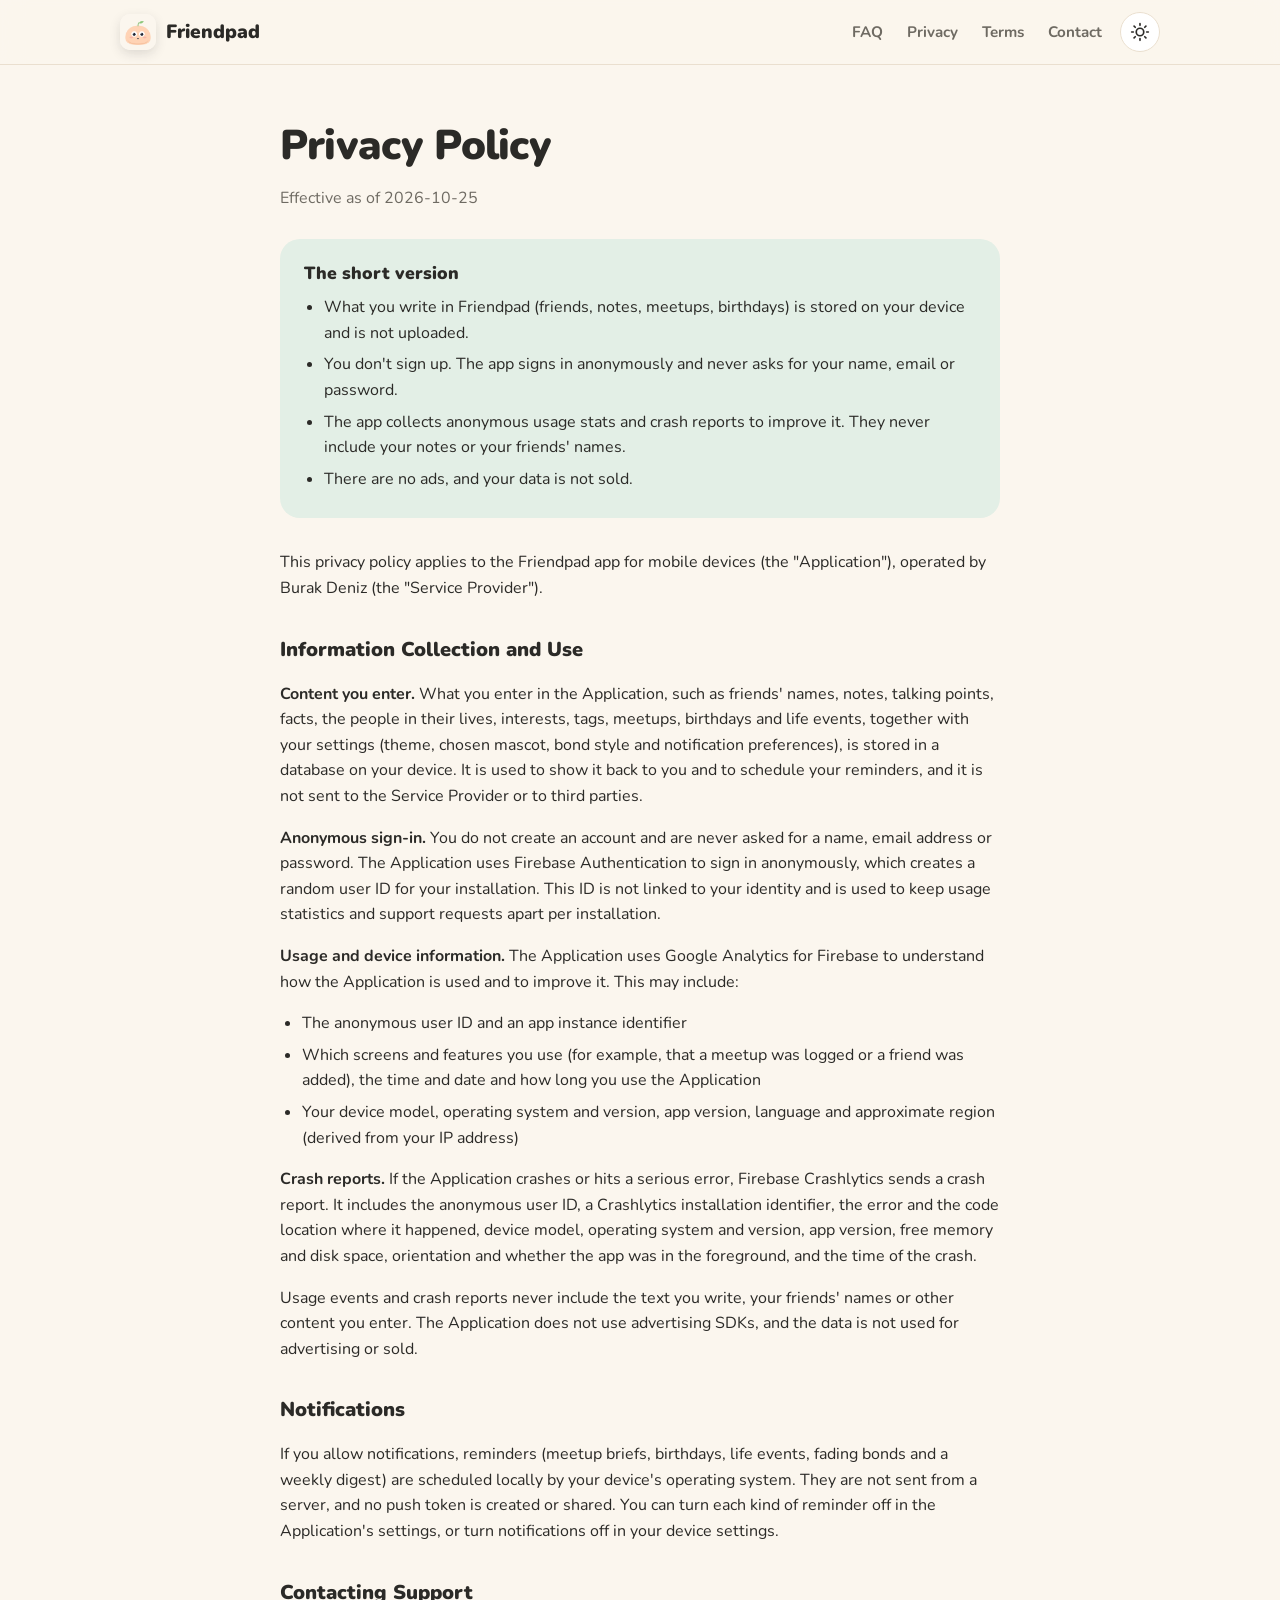
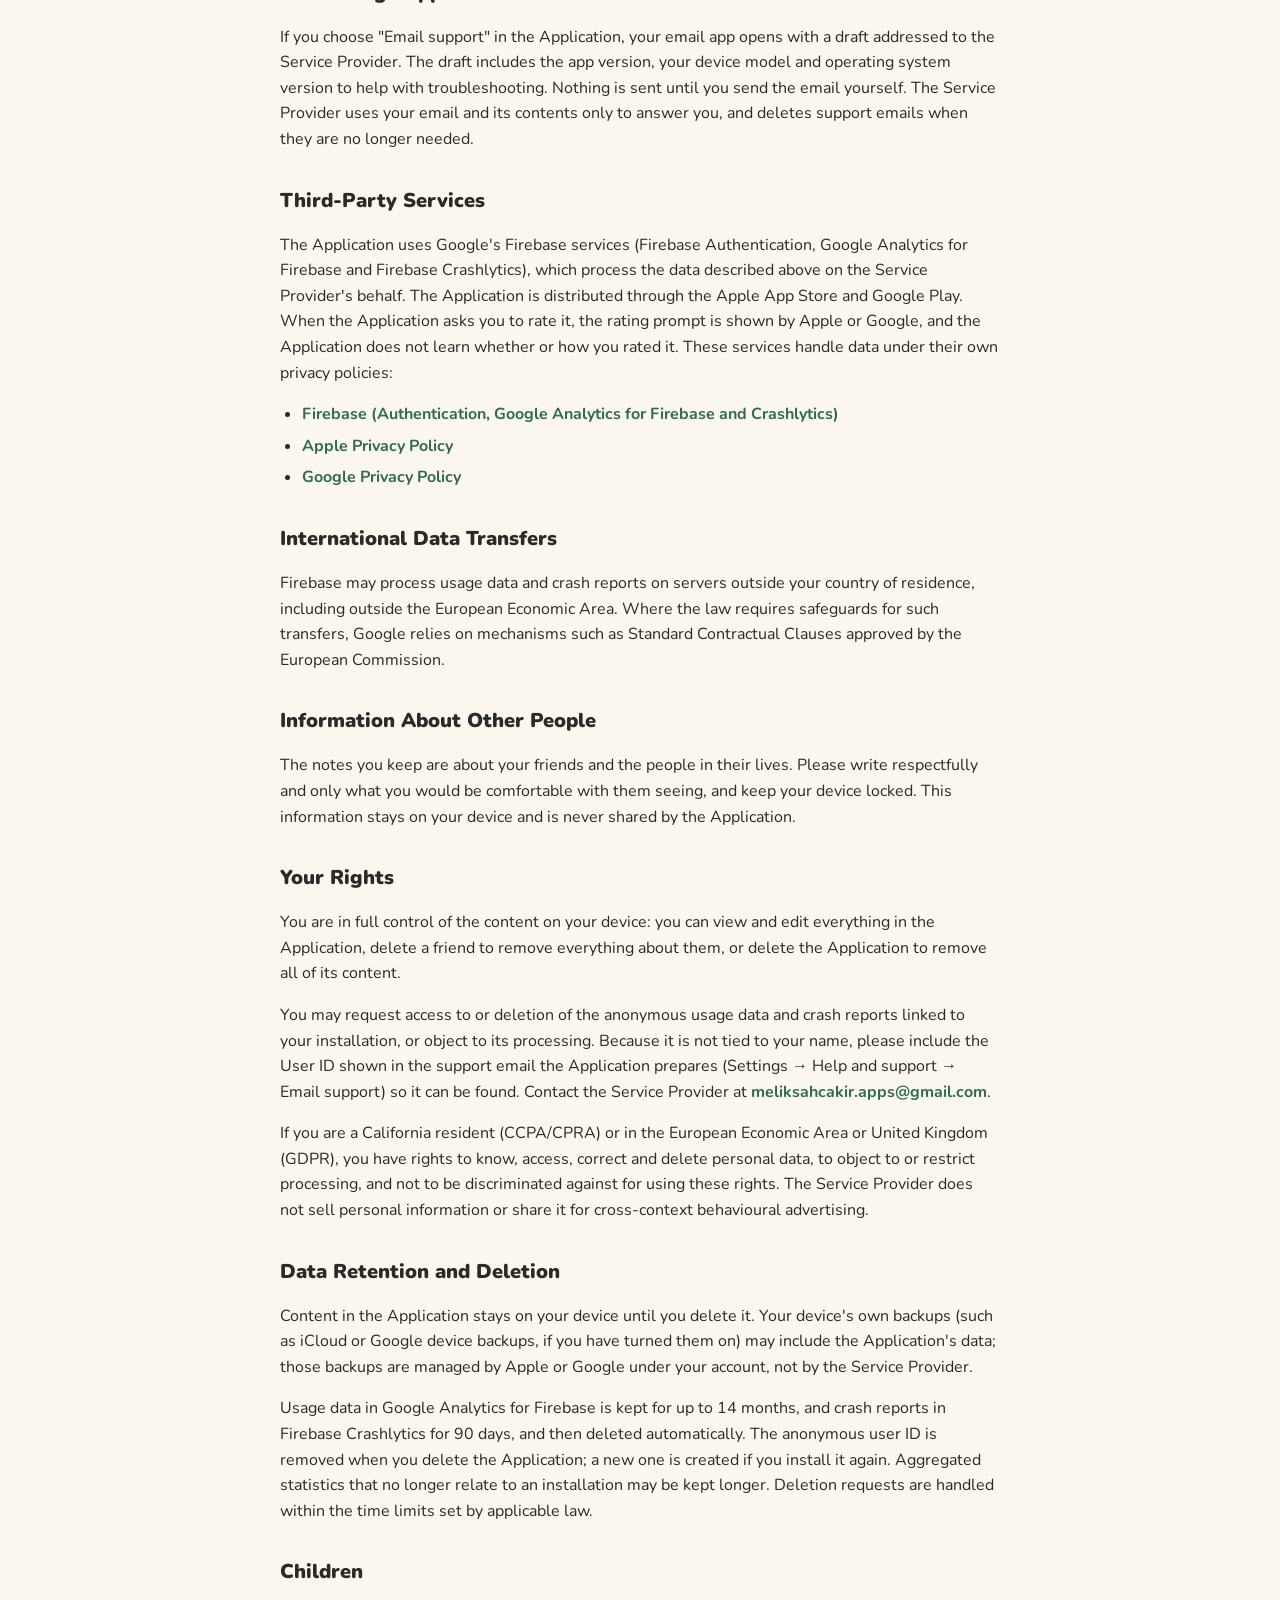
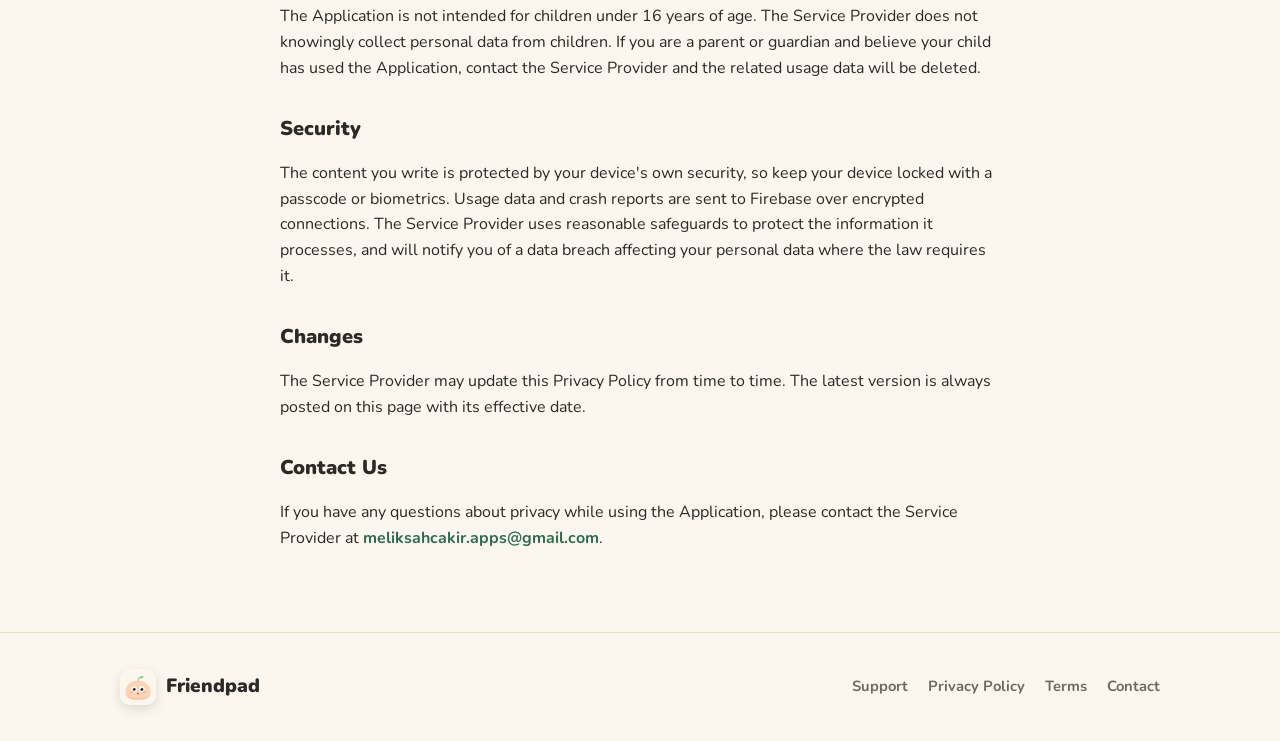
==== commit f039754a: "Add a light/dark switch, shorten the privacy summary and Changes section Co-Authored-By: Claude Opus" ====
--- a/privacy_policy.html
+++ b/privacy_policy.html
@@ -9,18 +9,27 @@
   <link rel="preconnect" href="https://fonts.googleapis.com" />
   <link rel="preconnect" href="https://fonts.gstatic.com" crossorigin />
   <link href="https://fonts.googleapis.com/css2?family=Nunito:wght@400;600;700;800;900&display=swap" rel="stylesheet" />
+  <script>
+    try { var t = localStorage.getItem('theme'); if (t === 'light' || t === 'dark') document.documentElement.dataset.theme = t; } catch (e) {}
+  </script>
   <link rel="stylesheet" href="style.css" />
 </head>
 <body>
   <header class="topbar">
     <div class="wrap topbar-inner">
       <a class="brand" href="./"><img class="logo" src="img/app_icon.png" alt="" /> Friendpad</a>
-      <nav class="topnav">
-        <a href="./#faq">FAQ</a>
-        <a href="privacy_policy.html">Privacy</a>
-        <a href="terms.html">Terms</a>
-        <a href="./#contact">Contact</a>
-      </nav>
+      <div class="topbar-end">
+        <nav class="topnav">
+          <a href="./#faq">FAQ</a>
+          <a href="privacy_policy.html">Privacy</a>
+          <a href="terms.html">Terms</a>
+          <a href="./#contact">Contact</a>
+        </nav>
+        <button class="theme-toggle" type="button" aria-label="Switch between light and dark mode" title="Light or dark">
+          <svg class="sun" viewBox="0 0 24 24" fill="none" stroke="currentColor" stroke-width="2" stroke-linecap="round" aria-hidden="true"><circle cx="12" cy="12" r="4.5"/><path d="M12 2v2M12 20v2M4.9 4.9l1.4 1.4M17.7 17.7l1.4 1.4M2 12h2M20 12h2M4.9 19.1l1.4-1.4M17.7 6.3l1.4-1.4"/></svg>
+          <svg class="moon" viewBox="0 0 24 24" fill="none" stroke="currentColor" stroke-width="2" stroke-linecap="round" stroke-linejoin="round" aria-hidden="true"><path d="M20 14.5A8 8 0 0 1 9.5 4a8 8 0 1 0 10.5 10.5z"/></svg>
+        </button>
+      </div>
     </div>
   </header>
   <main class="legal">
@@ -31,8 +40,8 @@
       <h2>The short version</h2>
       <ul>
         <li>What you write in Friendpad (friends, notes, meetups, birthdays) is stored on your device and is not uploaded.</li>
-        <li>You don't sign up. The app signs in anonymously with Firebase, which gives it a random ID that isn't linked to your name or email.</li>
-        <li>The app sends usage statistics to Google Analytics for Firebase and crash reports to Firebase Crashlytics to help improve it. They never include your notes or your friends' names.</li>
+        <li>You don't sign up. The app signs in anonymously and never asks for your name, email or password.</li>
+        <li>The app collects anonymous usage stats and crash reports to improve it. They never include your notes or your friends' names.</li>
         <li>There are no ads, and your data is not sold.</li>
       </ul>
     </div>
@@ -87,7 +96,7 @@
     <p>The content you write is protected by your device's own security, so keep your device locked with a passcode or biometrics. Usage data and crash reports are sent to Firebase over encrypted connections. The Service Provider uses reasonable safeguards to protect the information it processes, and will notify you of a data breach affecting your personal data where the law requires it.</p>
 
     <h2>Changes</h2>
-    <p>If a future version adds features such as backup or sync that would move your content off your device, this policy will be updated before that happens. The updated policy will be posted on this page with a new effective date, and material changes will be explained in the Application.</p>
+    <p>The Service Provider may update this Privacy Policy from time to time. The latest version is always posted on this page with its effective date.</p>
 
     <h2>Contact Us</h2>
     <p>If you have any questions about privacy while using the Application, please contact the Service Provider at <a href="mailto:meliksahcakir.apps@gmail.com">meliksahcakir.apps@gmail.com</a>.</p>
@@ -103,5 +112,6 @@
       </nav>
     </div>
   </footer>
+  <script src="theme.js"></script>
 </body>
 </html>
--- a/style.css
+++ b/style.css
@@ -37,6 +37,23 @@
   }
 }
 
+:root[data-theme="dark"] {
+  --green:      #7CC59D;
+  --green-2:    #96D4B1;
+  --green-soft: #26342E;
+  --coral:      #F08A72;
+  --coral-soft: #3A2B2A;
+  --butter:     #3A3424;
+  --bg:         #1C222B;
+  --surface:    #252C37;
+  --surface-2:  #2D3542;
+  --border:     #36404E;
+  --text:       #EEF0F3;
+  --muted:      #A6AEBA;
+  --on-green:   #14231B;
+  --shadow:     0 18px 50px rgba(0, 0, 0, .45);
+}
+
 * { box-sizing: border-box; }
 html { scroll-behavior: smooth; }
 
@@ -124,6 +141,7 @@
 .pill.coral { background: var(--coral-soft); color: var(--coral); }
 .pill.butter { background: var(--butter); color: #9A7A1E; }
 @media (prefers-color-scheme: dark) { :root:not([data-theme="light"]) .pill.butter { color: #E8C96A; } }
+:root[data-theme="dark"] .pill.butter { color: #E8C96A; }
 .feature h3 { font-size: 1.6rem; font-weight: 900; margin: 0 0 10px; letter-spacing: -.01em; }
 .feature p { color: var(--muted); margin: 0 0 16px; }
 .feature ul { margin: 0; padding: 0; list-style: none; }
@@ -216,3 +234,17 @@
 .legal ul { padding-left: 22px; }
 .legal li { margin-bottom: 6px; }
 picture { display: contents; }
+
+/* Theme switch */
+.topbar-end { display: flex; align-items: center; gap: 18px; }
+.theme-toggle {
+  display: inline-flex; align-items: center; justify-content: center;
+  width: 40px; height: 40px; border-radius: 999px; cursor: pointer;
+  background: var(--surface); color: var(--text); border: 1px solid var(--border);
+  font: inherit; padding: 0;
+}
+.theme-toggle:hover { border-color: var(--green); }
+.theme-toggle svg { width: 20px; height: 20px; }
+.theme-toggle .moon { display: none; }
+.is-dark .theme-toggle .sun { display: none; }
+.is-dark .theme-toggle .moon { display: block; }
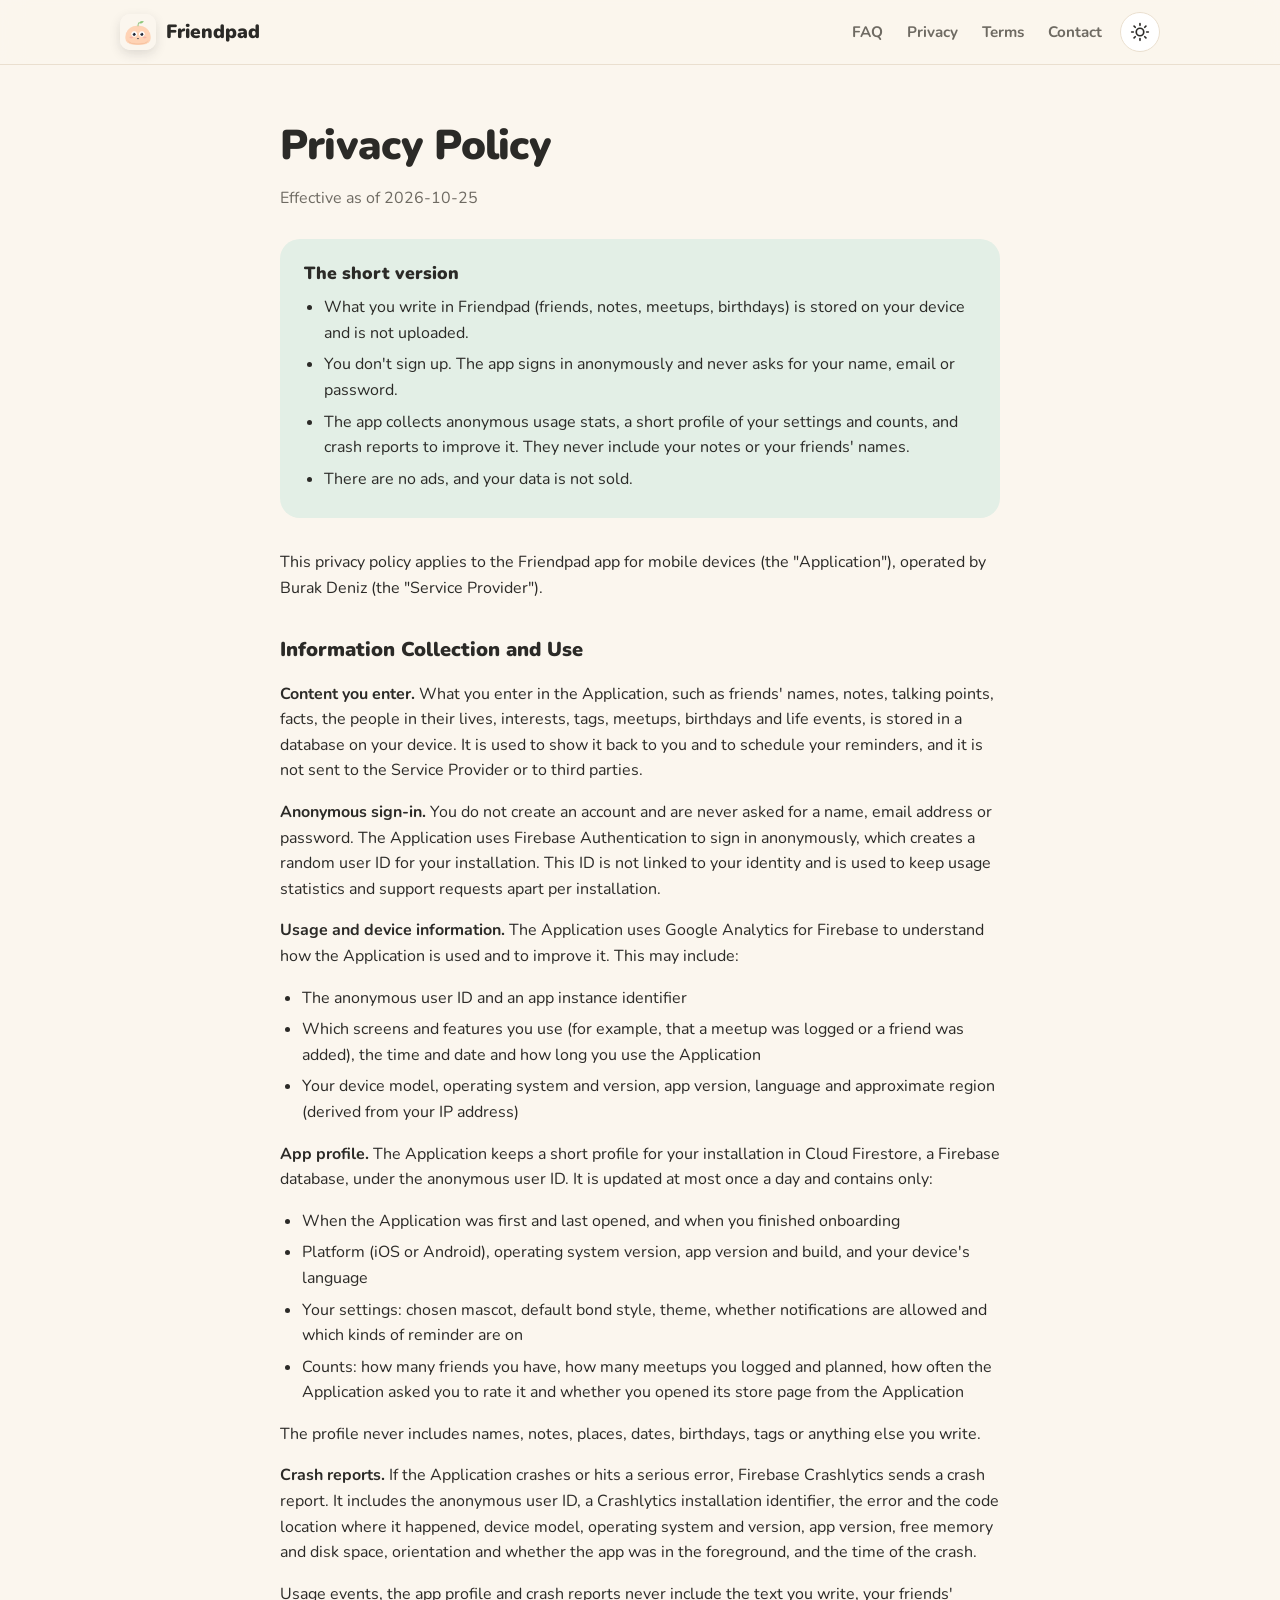
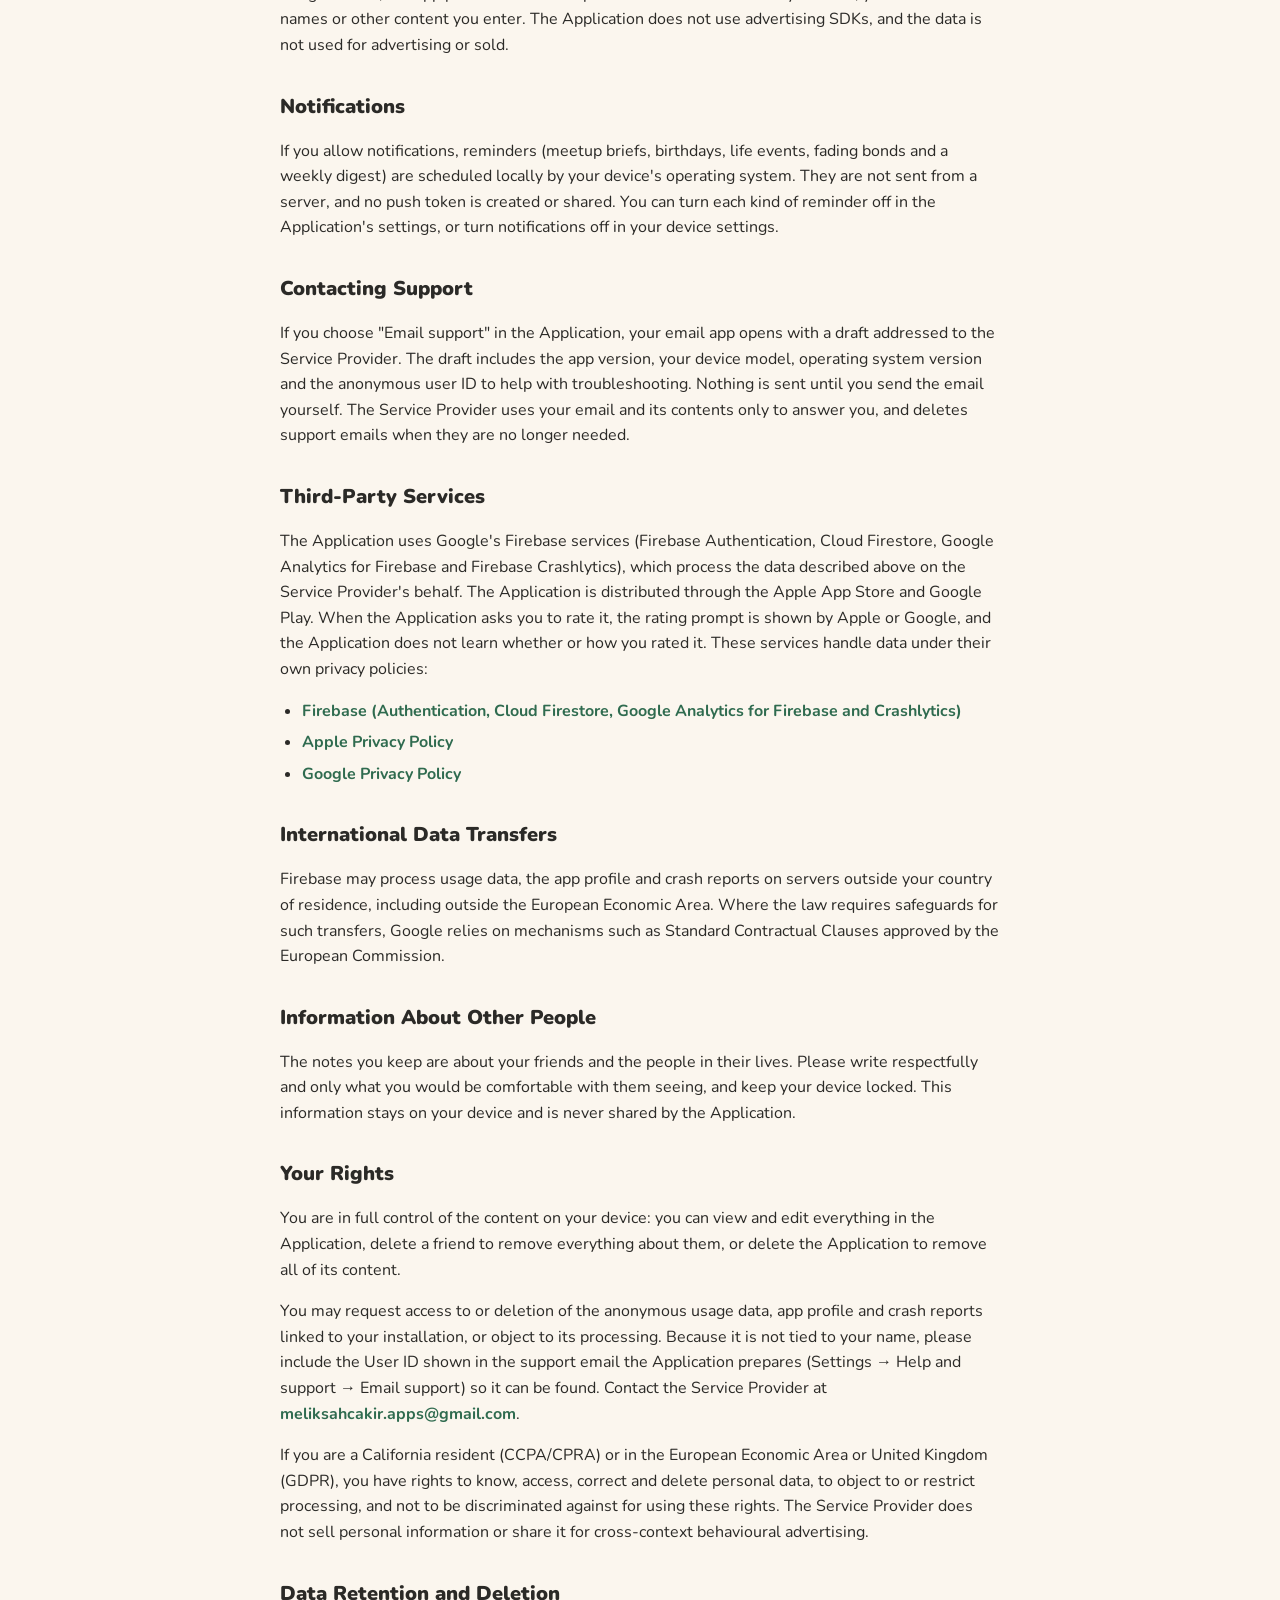
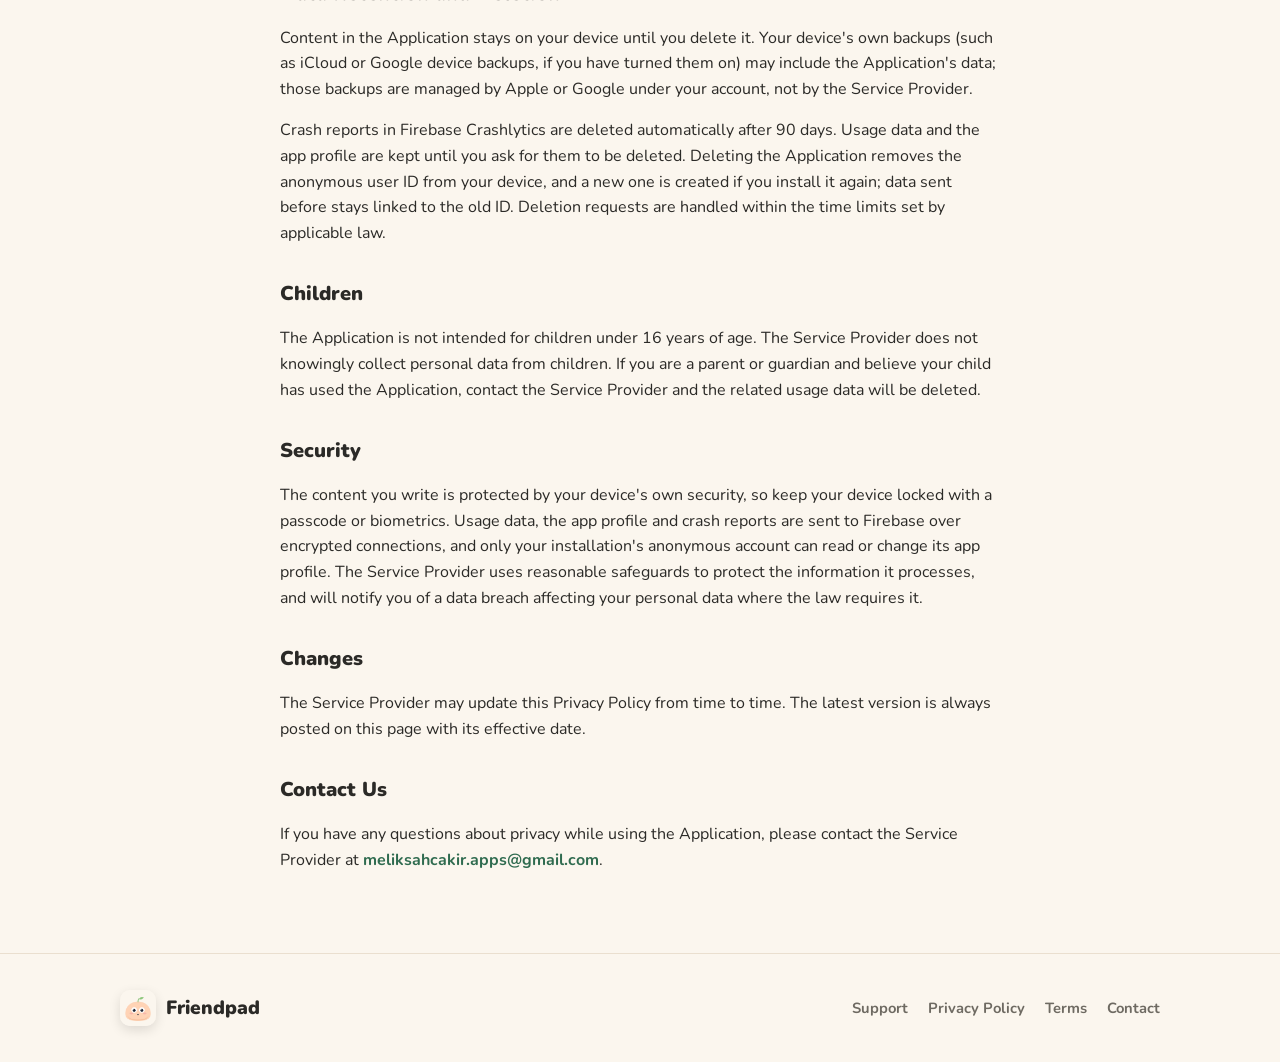
==== commit fe081fe0: "Privacy policy: add the Firestore app profile, drop the 14-month retention Co-Authored-By: Claude Op" ====
--- a/privacy_policy.html
+++ b/privacy_policy.html
@@ -41,7 +41,7 @@
       <ul>
         <li>What you write in Friendpad (friends, notes, meetups, birthdays) is stored on your device and is not uploaded.</li>
         <li>You don't sign up. The app signs in anonymously and never asks for your name, email or password.</li>
-        <li>The app collects anonymous usage stats and crash reports to improve it. They never include your notes or your friends' names.</li>
+        <li>The app collects anonymous usage stats, a short profile of your settings and counts, and crash reports to improve it. They never include your notes or your friends' names.</li>
         <li>There are no ads, and your data is not sold.</li>
       </ul>
     </div>
@@ -49,7 +49,7 @@
     <p>This privacy policy applies to the Friendpad app for mobile devices (the "Application"), operated by Burak Deniz (the "Service Provider").</p>
 
     <h2>Information Collection and Use</h2>
-    <p><strong>Content you enter.</strong> What you enter in the Application, such as friends' names, notes, talking points, facts, the people in their lives, interests, tags, meetups, birthdays and life events, together with your settings (theme, chosen mascot, bond style and notification preferences), is stored in a database on your device. It is used to show it back to you and to schedule your reminders, and it is not sent to the Service Provider or to third parties.</p>
+    <p><strong>Content you enter.</strong> What you enter in the Application, such as friends' names, notes, talking points, facts, the people in their lives, interests, tags, meetups, birthdays and life events, is stored in a database on your device. It is used to show it back to you and to schedule your reminders, and it is not sent to the Service Provider or to third parties.</p>
     <p><strong>Anonymous sign-in.</strong> You do not create an account and are never asked for a name, email address or password. The Application uses Firebase Authentication to sign in anonymously, which creates a random user ID for your installation. This ID is not linked to your identity and is used to keep usage statistics and support requests apart per installation.</p>
     <p><strong>Usage and device information.</strong> The Application uses Google Analytics for Firebase to understand how the Application is used and to improve it. This may include:</p>
     <ul>
@@ -57,43 +57,51 @@
       <li>Which screens and features you use (for example, that a meetup was logged or a friend was added), the time and date and how long you use the Application</li>
       <li>Your device model, operating system and version, app version, language and approximate region (derived from your IP address)</li>
     </ul>
+    <p><strong>App profile.</strong> The Application keeps a short profile for your installation in Cloud Firestore, a Firebase database, under the anonymous user ID. It is updated at most once a day and contains only:</p>
+    <ul>
+      <li>When the Application was first and last opened, and when you finished onboarding</li>
+      <li>Platform (iOS or Android), operating system version, app version and build, and your device's language</li>
+      <li>Your settings: chosen mascot, default bond style, theme, whether notifications are allowed and which kinds of reminder are on</li>
+      <li>Counts: how many friends you have, how many meetups you logged and planned, how often the Application asked you to rate it and whether you opened its store page from the Application</li>
+    </ul>
+    <p>The profile never includes names, notes, places, dates, birthdays, tags or anything else you write.</p>
     <p><strong>Crash reports.</strong> If the Application crashes or hits a serious error, Firebase Crashlytics sends a crash report. It includes the anonymous user ID, a Crashlytics installation identifier, the error and the code location where it happened, device model, operating system and version, app version, free memory and disk space, orientation and whether the app was in the foreground, and the time of the crash.</p>
-    <p>Usage events and crash reports never include the text you write, your friends' names or other content you enter. The Application does not use advertising SDKs, and the data is not used for advertising or sold.</p>
+    <p>Usage events, the app profile and crash reports never include the text you write, your friends' names or other content you enter. The Application does not use advertising SDKs, and the data is not used for advertising or sold.</p>
 
     <h2>Notifications</h2>
     <p>If you allow notifications, reminders (meetup briefs, birthdays, life events, fading bonds and a weekly digest) are scheduled locally by your device's operating system. They are not sent from a server, and no push token is created or shared. You can turn each kind of reminder off in the Application's settings, or turn notifications off in your device settings.</p>
 
     <h2>Contacting Support</h2>
-    <p>If you choose "Email support" in the Application, your email app opens with a draft addressed to the Service Provider. The draft includes the app version, your device model and operating system version to help with troubleshooting. Nothing is sent until you send the email yourself. The Service Provider uses your email and its contents only to answer you, and deletes support emails when they are no longer needed.</p>
+    <p>If you choose "Email support" in the Application, your email app opens with a draft addressed to the Service Provider. The draft includes the app version, your device model, operating system version and the anonymous user ID to help with troubleshooting. Nothing is sent until you send the email yourself. The Service Provider uses your email and its contents only to answer you, and deletes support emails when they are no longer needed.</p>
 
     <h2>Third-Party Services</h2>
-    <p>The Application uses Google's Firebase services (Firebase Authentication, Google Analytics for Firebase and Firebase Crashlytics), which process the data described above on the Service Provider's behalf. The Application is distributed through the Apple App Store and Google Play. When the Application asks you to rate it, the rating prompt is shown by Apple or Google, and the Application does not learn whether or how you rated it. These services handle data under their own privacy policies:</p>
+    <p>The Application uses Google's Firebase services (Firebase Authentication, Cloud Firestore, Google Analytics for Firebase and Firebase Crashlytics), which process the data described above on the Service Provider's behalf. The Application is distributed through the Apple App Store and Google Play. When the Application asks you to rate it, the rating prompt is shown by Apple or Google, and the Application does not learn whether or how you rated it. These services handle data under their own privacy policies:</p>
     <ul>
-      <li><a href="https://firebase.google.com/support/privacy" target="_blank" rel="noopener noreferrer">Firebase (Authentication, Google Analytics for Firebase and Crashlytics)</a></li>
+      <li><a href="https://firebase.google.com/support/privacy" target="_blank" rel="noopener noreferrer">Firebase (Authentication, Cloud Firestore, Google Analytics for Firebase and Crashlytics)</a></li>
       <li><a href="https://www.apple.com/legal/privacy/" target="_blank" rel="noopener noreferrer">Apple Privacy Policy</a></li>
       <li><a href="https://policies.google.com/privacy" target="_blank" rel="noopener noreferrer">Google Privacy Policy</a></li>
     </ul>
 
     <h2>International Data Transfers</h2>
-    <p>Firebase may process usage data and crash reports on servers outside your country of residence, including outside the European Economic Area. Where the law requires safeguards for such transfers, Google relies on mechanisms such as Standard Contractual Clauses approved by the European Commission.</p>
+    <p>Firebase may process usage data, the app profile and crash reports on servers outside your country of residence, including outside the European Economic Area. Where the law requires safeguards for such transfers, Google relies on mechanisms such as Standard Contractual Clauses approved by the European Commission.</p>
 
     <h2>Information About Other People</h2>
     <p>The notes you keep are about your friends and the people in their lives. Please write respectfully and only what you would be comfortable with them seeing, and keep your device locked. This information stays on your device and is never shared by the Application.</p>
 
     <h2>Your Rights</h2>
     <p>You are in full control of the content on your device: you can view and edit everything in the Application, delete a friend to remove everything about them, or delete the Application to remove all of its content.</p>
-    <p>You may request access to or deletion of the anonymous usage data and crash reports linked to your installation, or object to its processing. Because it is not tied to your name, please include the User ID shown in the support email the Application prepares (Settings → Help and support → Email support) so it can be found. Contact the Service Provider at <a href="mailto:meliksahcakir.apps@gmail.com">meliksahcakir.apps@gmail.com</a>.</p>
+    <p>You may request access to or deletion of the anonymous usage data, app profile and crash reports linked to your installation, or object to its processing. Because it is not tied to your name, please include the User ID shown in the support email the Application prepares (Settings → Help and support → Email support) so it can be found. Contact the Service Provider at <a href="mailto:meliksahcakir.apps@gmail.com">meliksahcakir.apps@gmail.com</a>.</p>
     <p>If you are a California resident (CCPA/CPRA) or in the European Economic Area or United Kingdom (GDPR), you have rights to know, access, correct and delete personal data, to object to or restrict processing, and not to be discriminated against for using these rights. The Service Provider does not sell personal information or share it for cross-context behavioural advertising.</p>
 
     <h2>Data Retention and Deletion</h2>
     <p>Content in the Application stays on your device until you delete it. Your device's own backups (such as iCloud or Google device backups, if you have turned them on) may include the Application's data; those backups are managed by Apple or Google under your account, not by the Service Provider.</p>
-    <p>Usage data in Google Analytics for Firebase is kept for up to 14 months, and crash reports in Firebase Crashlytics for 90 days, and then deleted automatically. The anonymous user ID is removed when you delete the Application; a new one is created if you install it again. Aggregated statistics that no longer relate to an installation may be kept longer. Deletion requests are handled within the time limits set by applicable law.</p>
+    <p>Crash reports in Firebase Crashlytics are deleted automatically after 90 days. Usage data and the app profile are kept until you ask for them to be deleted. Deleting the Application removes the anonymous user ID from your device, and a new one is created if you install it again; data sent before stays linked to the old ID. Deletion requests are handled within the time limits set by applicable law.</p>
 
     <h2>Children</h2>
     <p>The Application is not intended for children under 16 years of age. The Service Provider does not knowingly collect personal data from children. If you are a parent or guardian and believe your child has used the Application, contact the Service Provider and the related usage data will be deleted.</p>
 
     <h2>Security</h2>
-    <p>The content you write is protected by your device's own security, so keep your device locked with a passcode or biometrics. Usage data and crash reports are sent to Firebase over encrypted connections. The Service Provider uses reasonable safeguards to protect the information it processes, and will notify you of a data breach affecting your personal data where the law requires it.</p>
+    <p>The content you write is protected by your device's own security, so keep your device locked with a passcode or biometrics. Usage data, the app profile and crash reports are sent to Firebase over encrypted connections, and only your installation's anonymous account can read or change its app profile. The Service Provider uses reasonable safeguards to protect the information it processes, and will notify you of a data breach affecting your personal data where the law requires it.</p>
 
     <h2>Changes</h2>
     <p>The Service Provider may update this Privacy Policy from time to time. The latest version is always posted on this page with its effective date.</p>
--- a/style.css
+++ b/style.css
@@ -103,13 +103,11 @@
 .hero .lead { color: var(--muted); font-size: 1.15rem; margin: 0 0 28px; max-width: 540px; }
 .hero-art { position: relative; display: flex; justify-content: center; }
 .hero-art .phone { width: 100%; max-width: 290px; border-radius: 36px; box-shadow: var(--shadow); border: 1px solid var(--border); }
-.hero-art .mochi { position: absolute; width: 120px; left: calc(50% - 250px); top: 40px; filter: drop-shadow(0 10px 18px rgba(0,0,0,.15)); }
 @media (max-width: 820px) {
   .hero { padding-top: 40px; }
   .hero-grid { grid-template-columns: 1fr; text-align: center; }
   .hero .lead { margin-left: auto; margin-right: auto; }
   .cta-row { justify-content: center; }
-  .hero-art .mochi { display: none; }
 }
 
 .cta-row { display: flex; gap: 12px; flex-wrap: wrap; }
